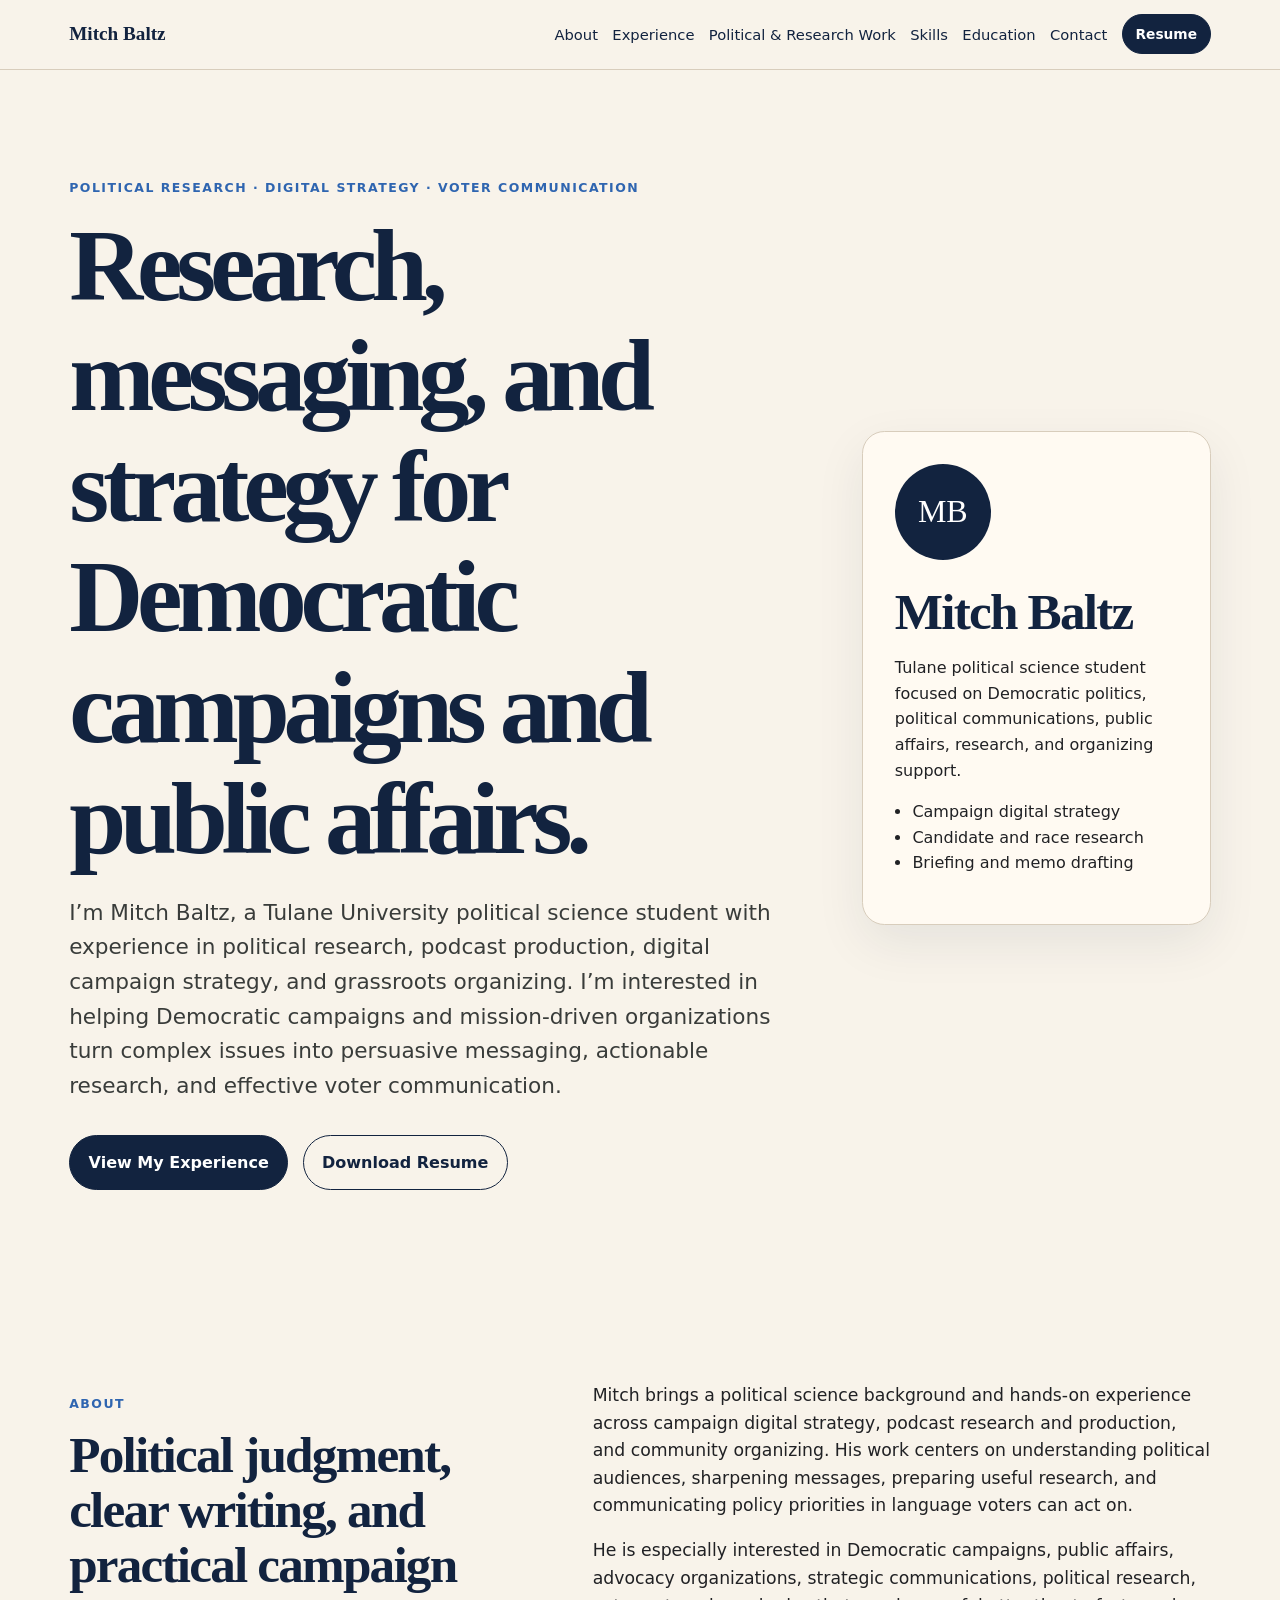
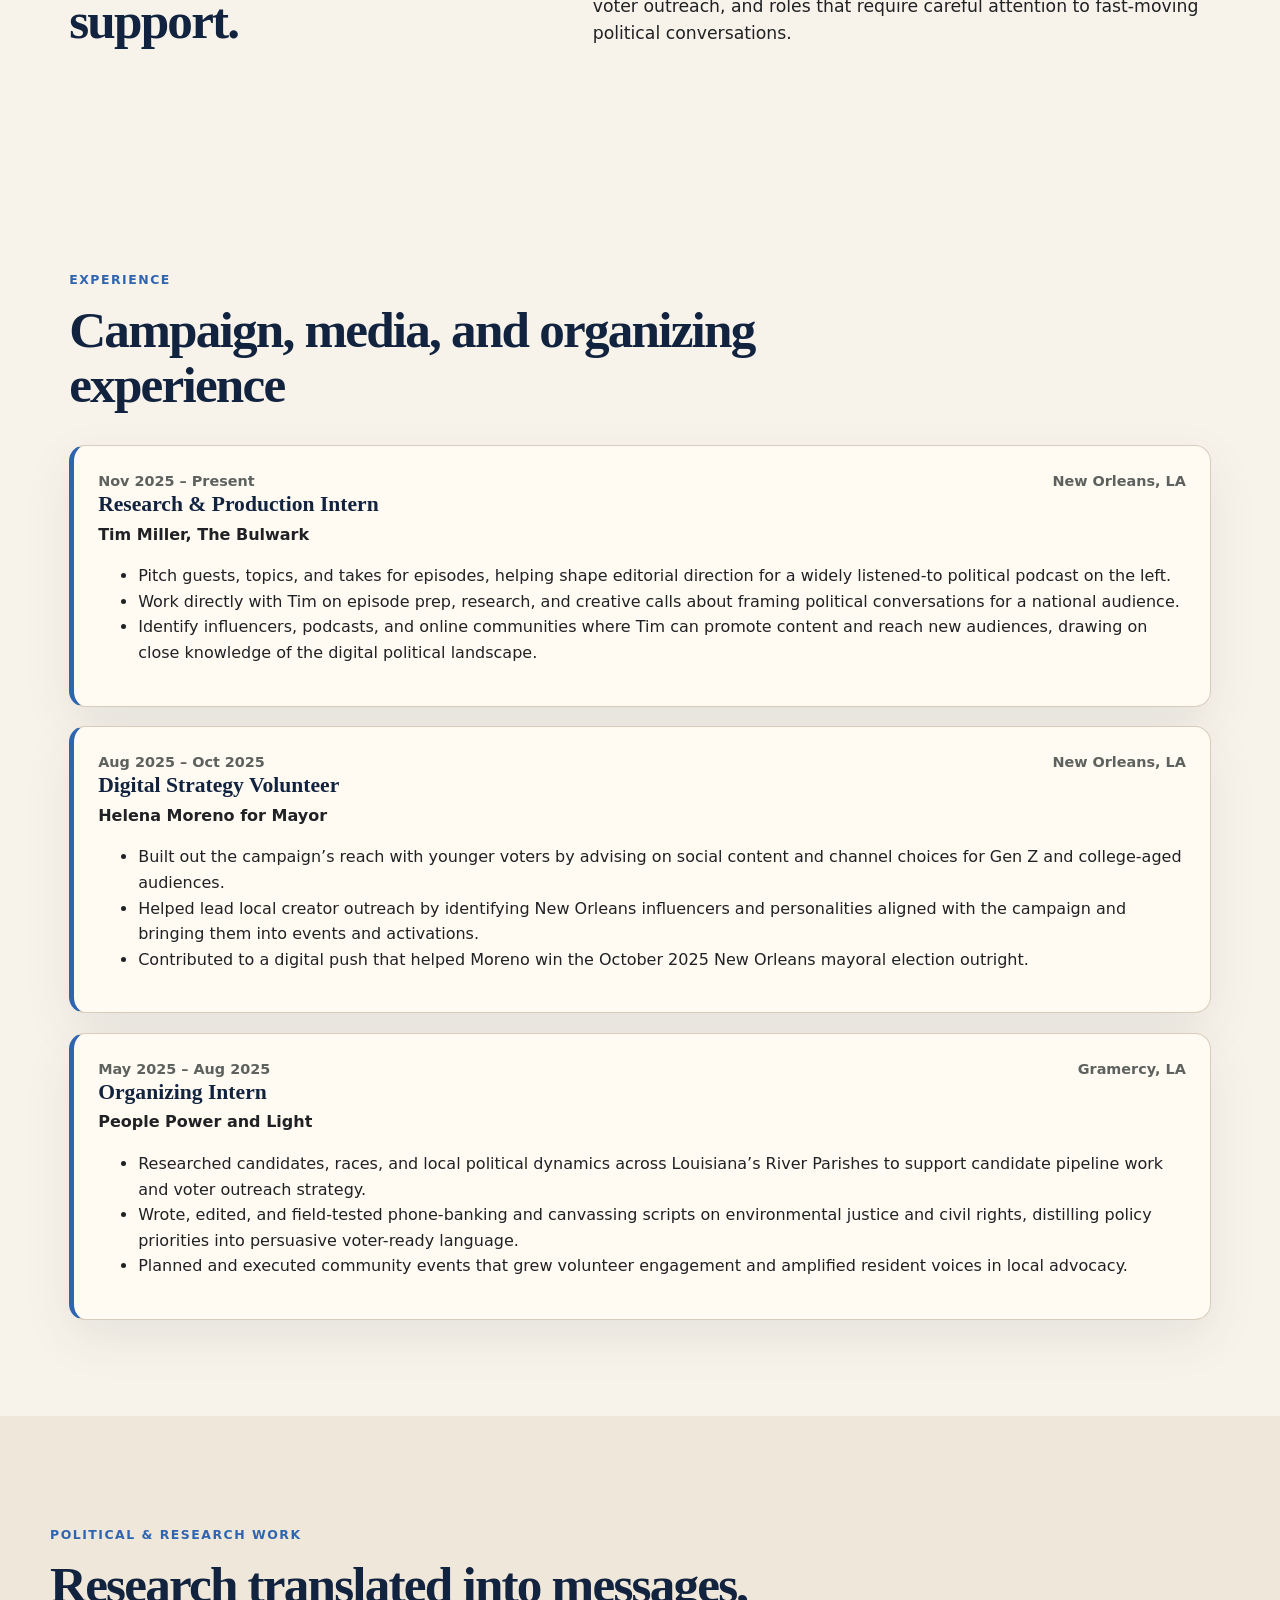
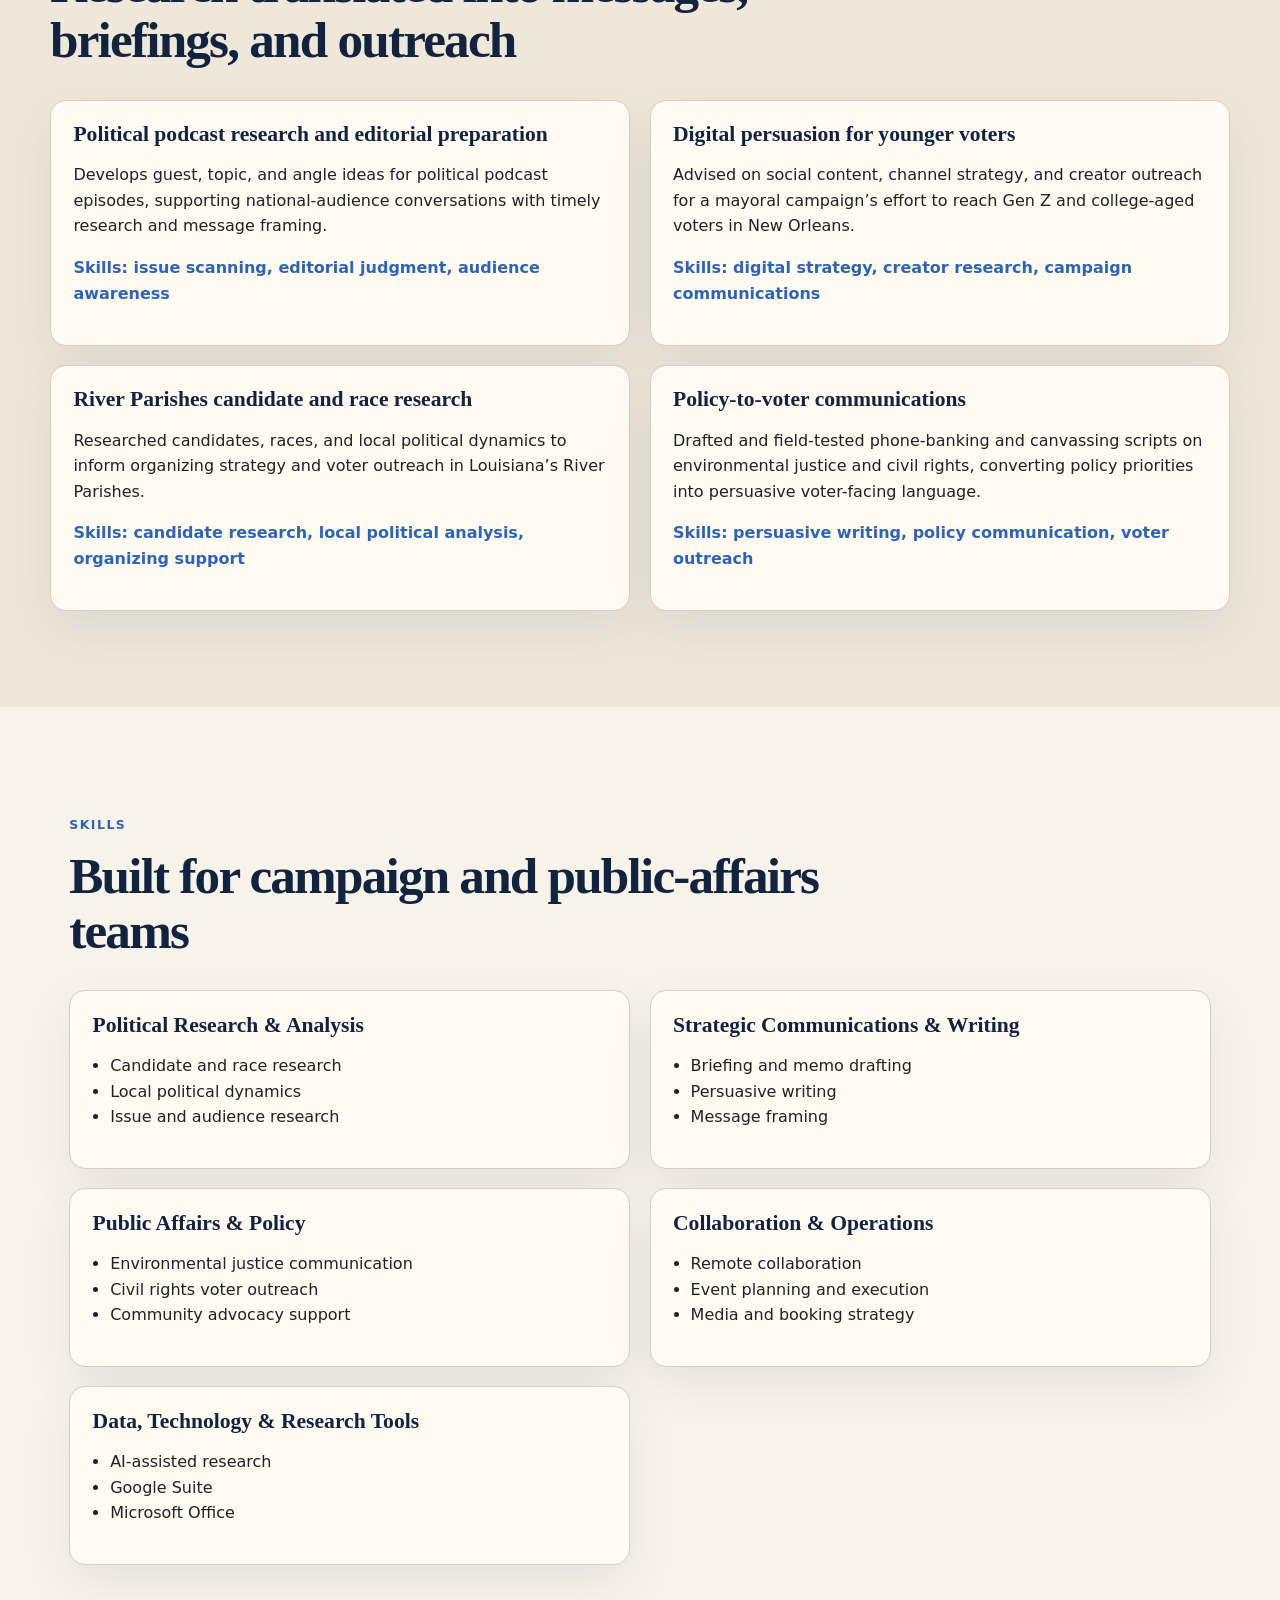
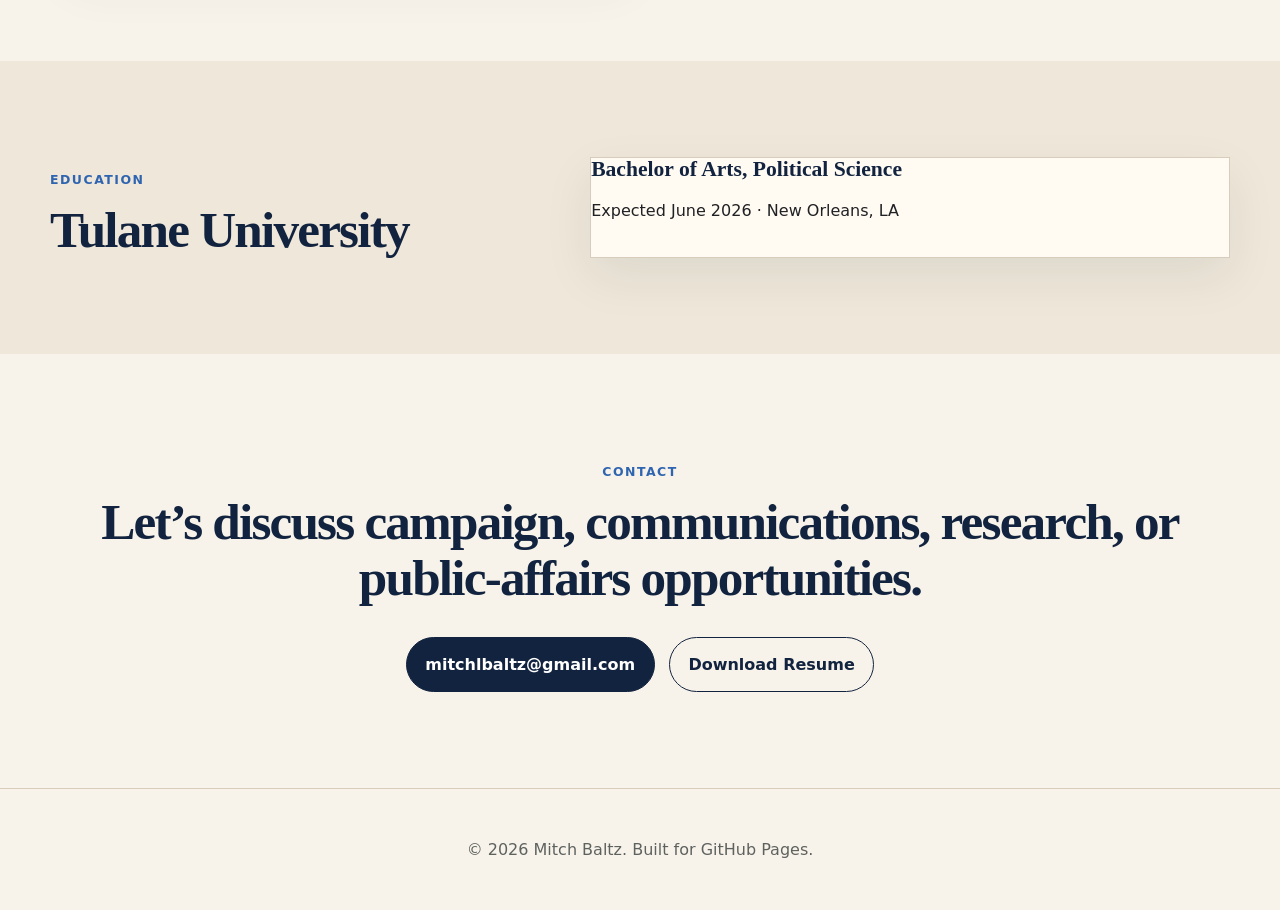
==== index.html @ ef82f5c9 "Build Mitch Baltz portfolio site" ====
<!doctype html>
<html lang="en">
<head>
  <meta charset="utf-8">
  <meta name="viewport" content="width=device-width, initial-scale=1">
  <title>Mitch Baltz | Democratic Campaign Communications & Political Research</title>
  <meta name="description" content="Portfolio for Mitch Baltz, a Tulane political science student focused on Democratic campaign communications, political research, digital strategy, public affairs, and voter outreach.">
  <meta property="og:title" content="Mitch Baltz | Research, Messaging, and Strategy">
  <meta property="og:description" content="Research, messaging, and strategy for Democratic campaigns and public affairs.">
  <meta property="og:type" content="website">
  <meta property="og:url" content="./">
  <meta property="og:image" content="assets/favicon.svg">
  <meta name="twitter:card" content="summary">
  <link rel="icon" href="assets/favicon.svg" type="image/svg+xml">
  <link rel="stylesheet" href="assets/styles.css">
</head>
<body>
  <a class="skip-link" href="#main">Skip to content</a>
  <header class="site-header">
    <nav class="nav" aria-label="Primary navigation">
      <a class="brand" href="#top" aria-label="Mitch Baltz home">Mitch Baltz</a>
      <button class="nav-toggle" type="button" aria-expanded="false" aria-controls="nav-menu">Menu</button>
      <ul id="nav-menu" class="nav-menu">
        <li><a href="#about">About</a></li>
        <li><a href="#experience">Experience</a></li>
        <li><a href="#research">Political &amp; Research Work</a></li>
        <li><a href="#skills">Skills</a></li>
        <li><a href="#education">Education</a></li>
        <li><a href="#contact">Contact</a></li>
        <li><a class="button button-small" href="assets/mitch-baltz-resume.pdf" download>Resume</a></li>
      </ul>
    </nav>
  </header>

  <main id="main">
    <section id="top" class="hero section">
      <div class="hero-copy">
        <p class="eyebrow">Political research · Digital strategy · Voter communication</p>
        <h1>Research, messaging, and strategy for Democratic campaigns and public affairs.</h1>
        <p class="intro">I’m Mitch Baltz, a Tulane University political science student with experience in political research, podcast production, digital campaign strategy, and grassroots organizing. I’m interested in helping Democratic campaigns and mission-driven organizations turn complex issues into persuasive messaging, actionable research, and effective voter communication.</p>
        <div class="button-row">
          <a class="button" href="#experience">View My Experience</a>
          <a class="button button-secondary" href="assets/mitch-baltz-resume.pdf" download>Download Resume</a>
        </div>
      </div>
      <aside class="hero-card" aria-label="Portfolio highlights">
        <span class="monogram" aria-hidden="true">MB</span>
        <h2>Mitch Baltz</h2>
        <p>Tulane political science student focused on Democratic politics, political communications, public affairs, research, and organizing support.</p>
        <ul>
          <li>Campaign digital strategy</li>
          <li>Candidate and race research</li>
          <li>Briefing and memo drafting</li>
        </ul>
      </aside>
    </section>

    <section id="about" class="section two-column">
      <div>
        <p class="section-kicker">About</p>
        <h2>Political judgment, clear writing, and practical campaign support.</h2>
      </div>
      <div class="prose">
        <p>Mitch brings a political science background and hands-on experience across campaign digital strategy, podcast research and production, and community organizing. His work centers on understanding political audiences, sharpening messages, preparing useful research, and communicating policy priorities in language voters can act on.</p>
        <p>He is especially interested in Democratic campaigns, public affairs, advocacy organizations, strategic communications, political research, voter outreach, and roles that require careful attention to fast-moving political conversations.</p>
      </div>
    </section>

    <section id="experience" class="section">
      <div class="section-heading">
        <p class="section-kicker">Experience</p>
        <h2>Campaign, media, and organizing experience</h2>
      </div>
      <div class="timeline">
        <article class="role-card">
          <div class="role-meta"><span>Nov 2025 – Present</span><span>New Orleans, LA</span></div>
          <h3>Research &amp; Production Intern</h3>
          <p class="organization">Tim Miller, The Bulwark</p>
          <ul>
            <li>Pitch guests, topics, and takes for episodes, helping shape editorial direction for a widely listened-to political podcast on the left.</li>
            <li>Work directly with Tim on episode prep, research, and creative calls about framing political conversations for a national audience.</li>
            <li>Identify influencers, podcasts, and online communities where Tim can promote content and reach new audiences, drawing on close knowledge of the digital political landscape.</li>
          </ul>
        </article>
        <article class="role-card">
          <div class="role-meta"><span>Aug 2025 – Oct 2025</span><span>New Orleans, LA</span></div>
          <h3>Digital Strategy Volunteer</h3>
          <p class="organization">Helena Moreno for Mayor</p>
          <ul>
            <li>Built out the campaign’s reach with younger voters by advising on social content and channel choices for Gen Z and college-aged audiences.</li>
            <li>Helped lead local creator outreach by identifying New Orleans influencers and personalities aligned with the campaign and bringing them into events and activations.</li>
            <li>Contributed to a digital push that helped Moreno win the October 2025 New Orleans mayoral election outright.</li>
          </ul>
        </article>
        <article class="role-card">
          <div class="role-meta"><span>May 2025 – Aug 2025</span><span>Gramercy, LA</span></div>
          <h3>Organizing Intern</h3>
          <p class="organization">People Power and Light</p>
          <ul>
            <li>Researched candidates, races, and local political dynamics across Louisiana’s River Parishes to support candidate pipeline work and voter outreach strategy.</li>
            <li>Wrote, edited, and field-tested phone-banking and canvassing scripts on environmental justice and civil rights, distilling policy priorities into persuasive voter-ready language.</li>
            <li>Planned and executed community events that grew volunteer engagement and amplified resident voices in local advocacy.</li>
          </ul>
        </article>
      </div>
    </section>

    <section id="research" class="section muted">
      <div class="section-heading">
        <p class="section-kicker">Political &amp; Research Work</p>
        <h2>Research translated into messages, briefings, and outreach</h2>
      </div>
      <div class="project-grid">
        <article class="project-card"><h3>Political podcast research and editorial preparation</h3><p>Develops guest, topic, and angle ideas for political podcast episodes, supporting national-audience conversations with timely research and message framing.</p><p class="tagline">Skills: issue scanning, editorial judgment, audience awareness</p></article>
        <article class="project-card"><h3>Digital persuasion for younger voters</h3><p>Advised on social content, channel strategy, and creator outreach for a mayoral campaign’s effort to reach Gen Z and college-aged voters in New Orleans.</p><p class="tagline">Skills: digital strategy, creator research, campaign communications</p></article>
        <article class="project-card"><h3>River Parishes candidate and race research</h3><p>Researched candidates, races, and local political dynamics to inform organizing strategy and voter outreach in Louisiana’s River Parishes.</p><p class="tagline">Skills: candidate research, local political analysis, organizing support</p></article>
        <article class="project-card"><h3>Policy-to-voter communications</h3><p>Drafted and field-tested phone-banking and canvassing scripts on environmental justice and civil rights, converting policy priorities into persuasive voter-facing language.</p><p class="tagline">Skills: persuasive writing, policy communication, voter outreach</p></article>
      </div>
    </section>

    <section id="skills" class="section">
      <div class="section-heading"><p class="section-kicker">Skills</p><h2>Built for campaign and public-affairs teams</h2></div>
      <div class="skills-grid">
        <div><h3>Political Research &amp; Analysis</h3><ul><li>Candidate and race research</li><li>Local political dynamics</li><li>Issue and audience research</li></ul></div>
        <div><h3>Strategic Communications &amp; Writing</h3><ul><li>Briefing and memo drafting</li><li>Persuasive writing</li><li>Message framing</li></ul></div>
        <div><h3>Public Affairs &amp; Policy</h3><ul><li>Environmental justice communication</li><li>Civil rights voter outreach</li><li>Community advocacy support</li></ul></div>
        <div><h3>Collaboration &amp; Operations</h3><ul><li>Remote collaboration</li><li>Event planning and execution</li><li>Media and booking strategy</li></ul></div>
        <div><h3>Data, Technology &amp; Research Tools</h3><ul><li>AI-assisted research</li><li>Google Suite</li><li>Microsoft Office</li></ul></div>
      </div>
    </section>

    <section id="education" class="section two-column muted">
      <div><p class="section-kicker">Education</p><h2>Tulane University</h2></div>
      <div class="education-card"><h3>Bachelor of Arts, Political Science</h3><p>Expected June 2026 · New Orleans, LA</p></div>
    </section>

    <section id="contact" class="section contact">
      <p class="section-kicker">Contact</p>
      <h2>Let’s discuss campaign, communications, research, or public-affairs opportunities.</h2>
      <div class="button-row centered">
        <a class="button" href="mailto:mitchlbaltz@gmail.com">mitchlbaltz@gmail.com</a>
        <a class="button button-secondary" href="assets/mitch-baltz-resume.pdf" download>Download Resume</a>
      </div>
    </section>
  </main>

  <footer class="site-footer"><p>&copy; 2026 Mitch Baltz. Built for GitHub Pages.</p></footer>
  <script src="assets/script.js"></script>
</body>
</html>
---- assets/styles.css ----
:root{--paper:#f8f3ea;--paper-2:#efe7d9;--ink:#202124;--muted:#5e625f;--navy:#12233f;--blue:#2f65b0;--line:#d8cdbc;--white:#fffaf2;--focus:#b05f2f}*{box-sizing:border-box}html{scroll-behavior:smooth}body{margin:0;background:var(--paper);color:var(--ink);font-family:Inter,ui-sans-serif,system-ui,-apple-system,BlinkMacSystemFont,"Segoe UI",sans-serif;line-height:1.6}h1,h2,h3{font-family:Georgia,"Times New Roman",serif;color:var(--navy);line-height:1.08;margin:0}h1{font-size:clamp(2.8rem,8vw,6.8rem);letter-spacing:-.06em}h2{font-size:clamp(2rem,4vw,3.8rem);letter-spacing:-.035em}h3{font-size:1.35rem}a{color:var(--navy);text-decoration-thickness:.08em;text-underline-offset:.22em}a:focus-visible,button:focus-visible{outline:3px solid var(--focus);outline-offset:4px}.skip-link{left:1rem;position:absolute;top:-10rem;z-index:30;background:var(--navy);color:white;padding:.75rem 1rem}.skip-link:focus{top:1rem}.site-header{position:sticky;top:0;z-index:20;background:rgba(248,243,234,.94);backdrop-filter:blur(12px);border-bottom:1px solid var(--line)}.nav{max-width:1180px;margin:auto;padding:.9rem 1.2rem;display:flex;align-items:center;justify-content:space-between;gap:1rem}.brand{font-family:Georgia,serif;font-weight:700;text-decoration:none;font-size:1.2rem}.nav-menu{display:flex;align-items:center;gap:.9rem;list-style:none;margin:0;padding:0}.nav-menu a:not(.button){font-size:.92rem;text-decoration:none}.nav-toggle{display:none;border:1px solid var(--line);background:var(--white);border-radius:999px;padding:.55rem .9rem;color:var(--navy);font-weight:700}.section{max-width:1180px;margin:auto;padding:6rem 1.2rem}.hero{min-height:calc(100vh - 72px);display:grid;grid-template-columns:minmax(0,1.6fr) minmax(280px,.75fr);align-items:center;gap:3rem}.eyebrow,.section-kicker{color:var(--blue);font-weight:800;letter-spacing:.12em;text-transform:uppercase;font-size:.78rem}.intro{font-size:clamp(1.12rem,2vw,1.35rem);max-width:780px;color:#393c3a}.button-row{display:flex;gap:.9rem;flex-wrap:wrap;margin-top:2rem}.button{display:inline-flex;align-items:center;justify-content:center;border:1px solid var(--navy);background:var(--navy);color:white;text-decoration:none;border-radius:999px;padding:.85rem 1.15rem;font-weight:800}.button:hover{background:#1d355f}.button-secondary{background:transparent;color:var(--navy)}.button-secondary:hover{background:var(--paper-2)}.button-small{padding:.5rem .8rem;font-size:.86rem}.hero-card,.role-card,.project-card,.education-card,.skills-grid>div{background:var(--white);border:1px solid var(--line);box-shadow:0 18px 50px rgba(18,35,63,.08)}.hero-card{padding:2rem;border-radius:1.4rem}.monogram{display:grid;place-items:center;width:6rem;height:6rem;background:var(--navy);color:white;border-radius:50%;font-family:Georgia,serif;font-size:2rem;margin-bottom:1.5rem}.hero-card ul{padding-left:1.1rem}.two-column{display:grid;grid-template-columns:1fr 1.3fr;gap:3rem}.prose p{font-size:1.08rem;margin-top:0}.section-heading{margin-bottom:2rem;max-width:820px}.timeline{display:grid;gap:1.2rem}.role-card{border-left:5px solid var(--blue);padding:1.5rem;border-radius:1rem}.role-meta{display:flex;justify-content:space-between;gap:1rem;flex-wrap:wrap;color:var(--muted);font-weight:750;font-size:.9rem}.organization{font-weight:800;color:var(--ink);margin:.35rem 0 1rem}.muted{max-width:none;background:var(--paper-2);padding-left:max(1.2rem,calc((100vw - 1180px)/2));padding-right:max(1.2rem,calc((100vw - 1180px)/2))}.project-grid,.skills-grid{display:grid;grid-template-columns:repeat(2,minmax(0,1fr));gap:1.2rem}.project-card,.skills-grid>div{padding:1.4rem;border-radius:1rem}.tagline{font-weight:800;color:var(--blue)}.skills-grid ul{padding-left:1.1rem}.contact{text-align:center}.centered{justify-content:center}.site-footer{text-align:center;padding:2rem 1rem;border-top:1px solid var(--line);color:var(--muted)}
@media (max-width:760px){.nav-toggle{display:inline-flex}.nav-menu{position:absolute;left:1rem;right:1rem;top:calc(100% + .5rem);display:none;flex-direction:column;align-items:stretch;background:var(--white);border:1px solid var(--line);border-radius:1rem;padding:1rem}.nav-menu.is-open{display:flex}.nav-menu a{display:block;padding:.45rem}.hero,.two-column,.project-grid,.skills-grid{grid-template-columns:1fr}.section{padding:4.5rem 1rem}.hero{min-height:auto;padding-top:5rem}.role-meta{display:block}.button-row{flex-direction:column}.button{width:100%}}@media (prefers-reduced-motion:reduce){*,*::before,*::after{scroll-behavior:auto!important;transition:none!important;animation:none!important}}
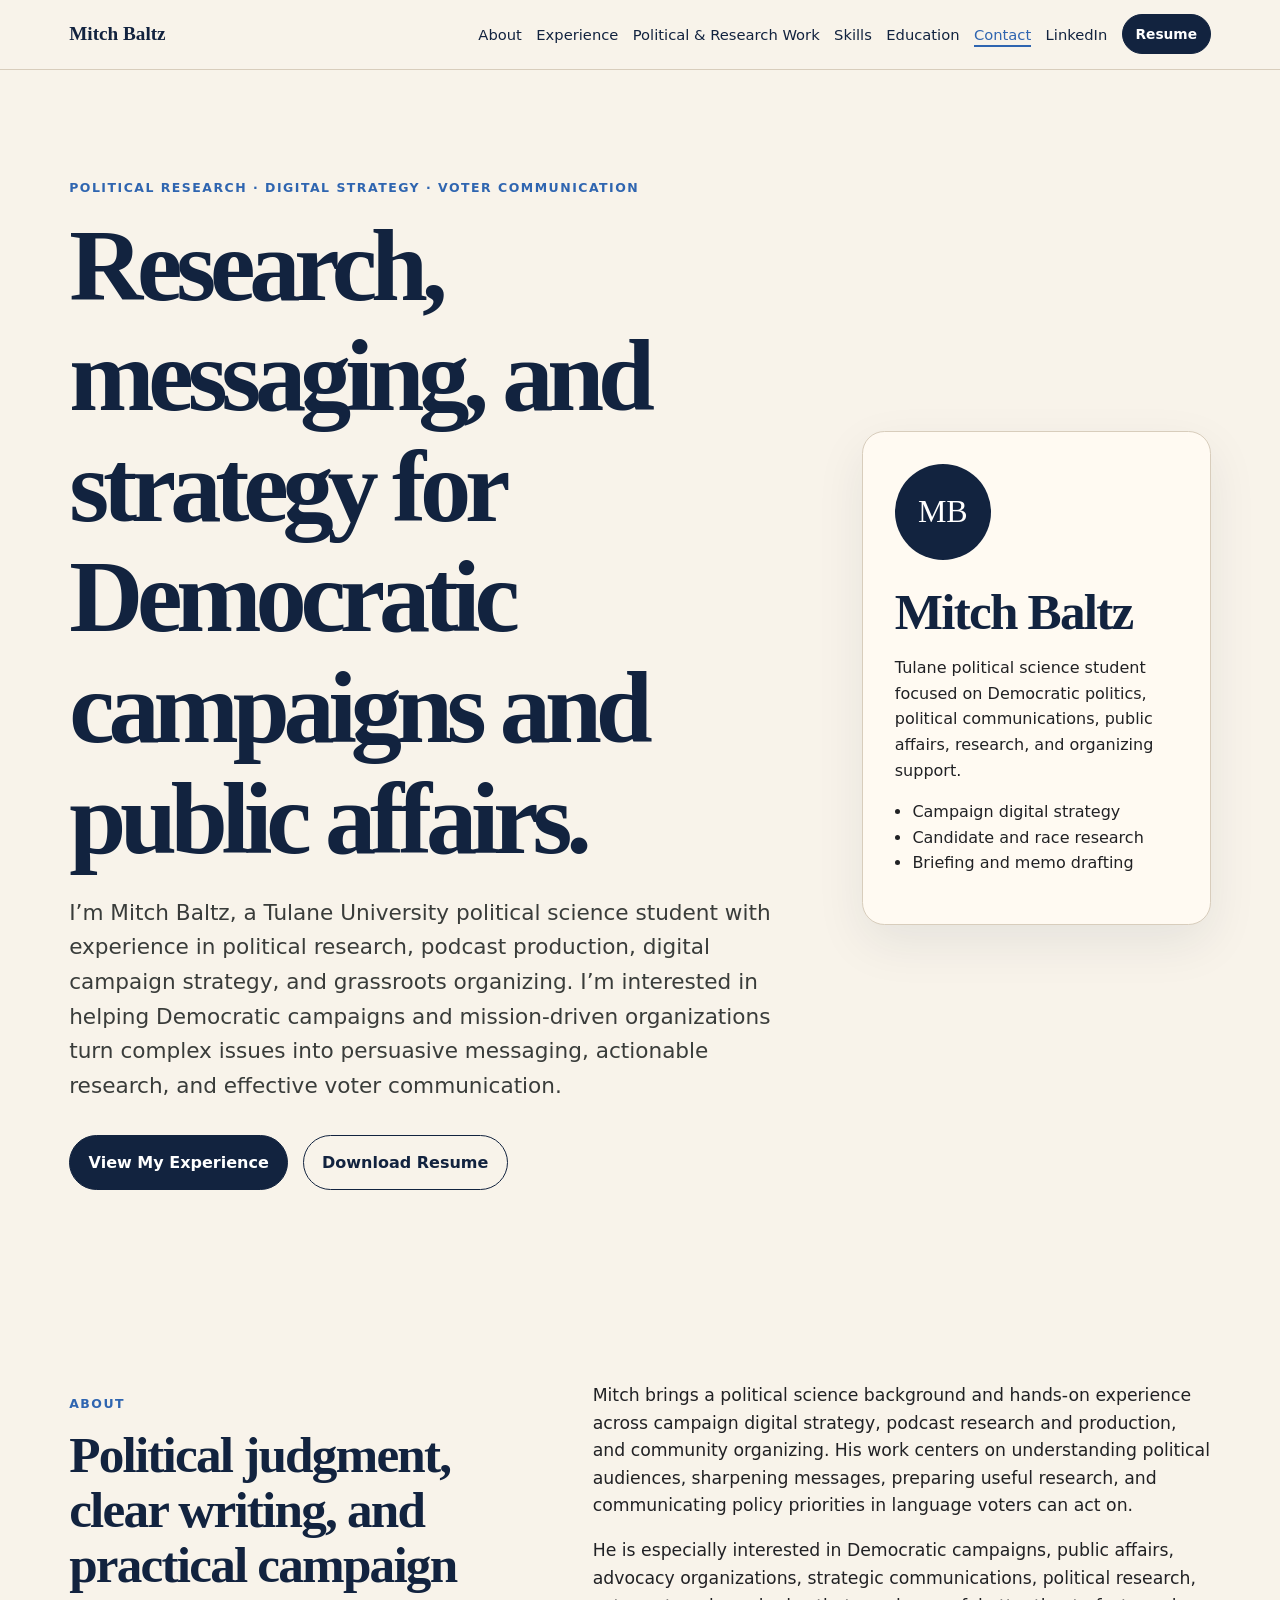
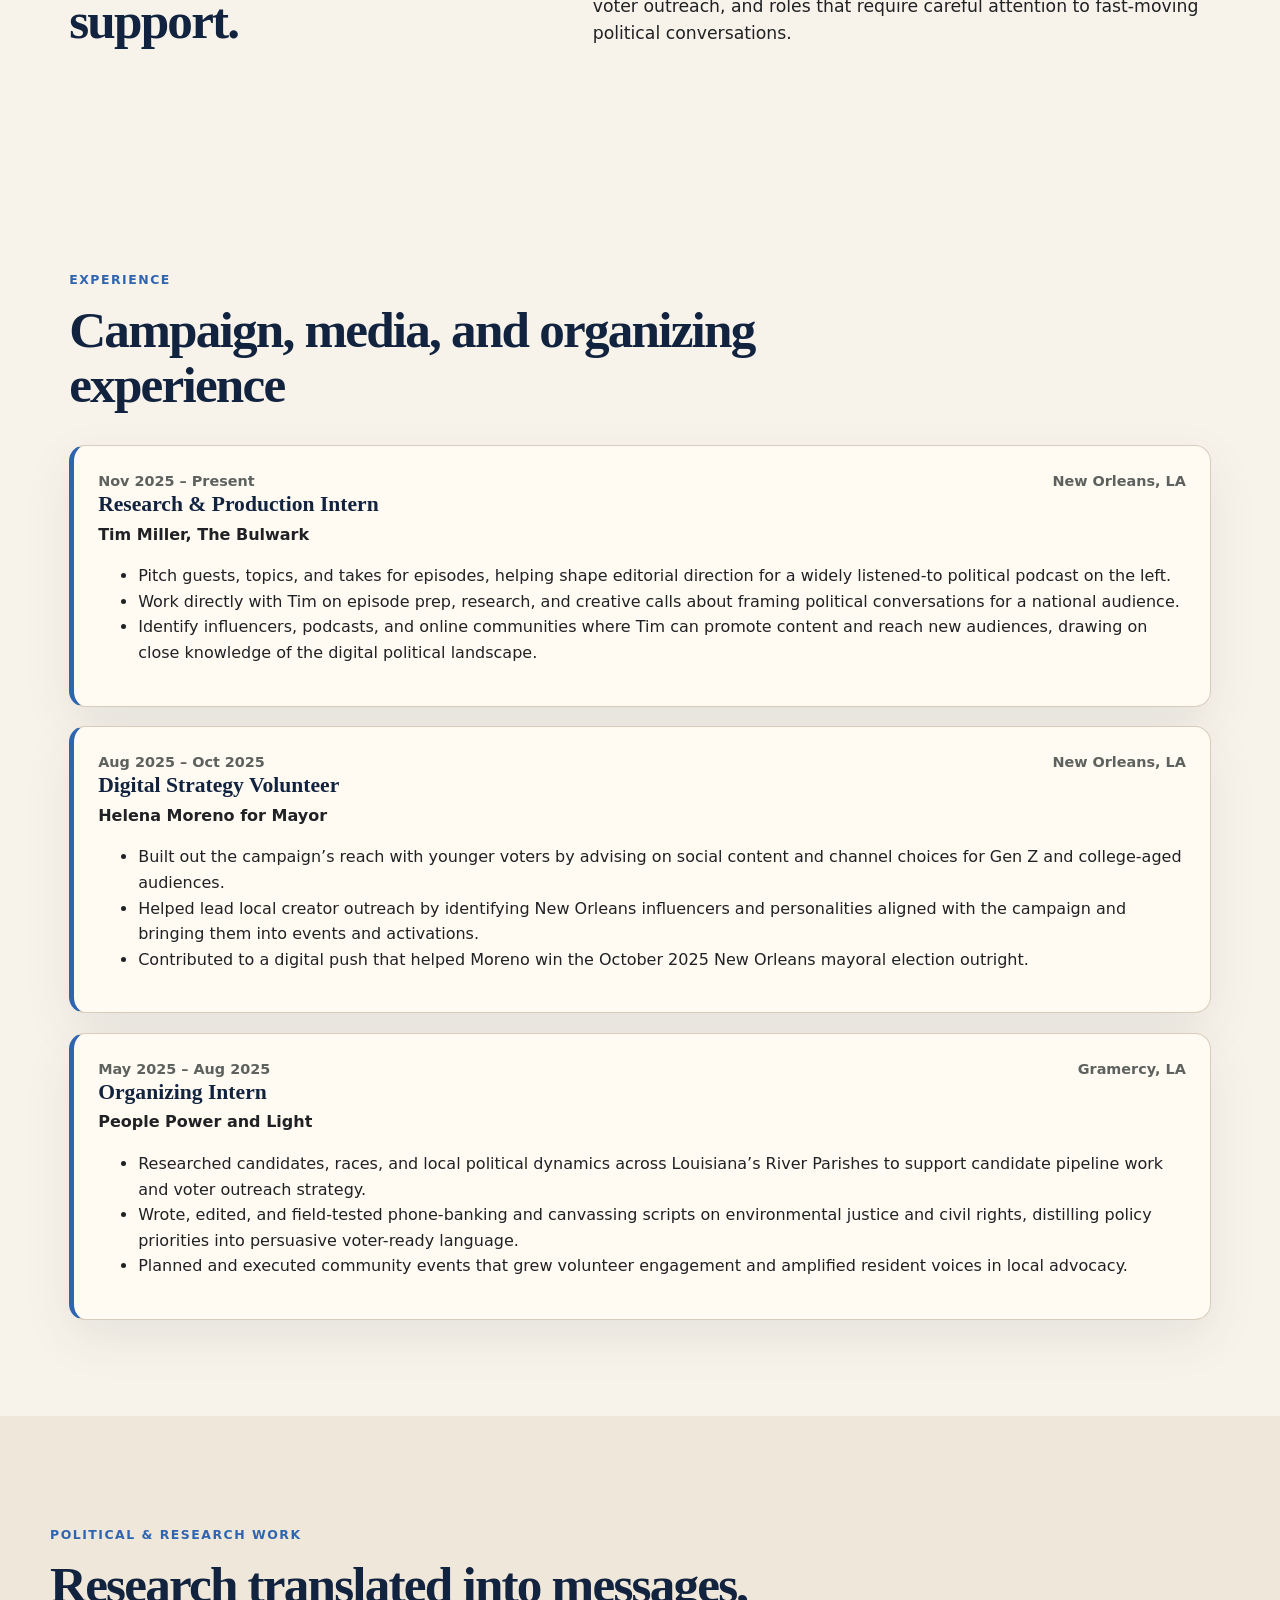
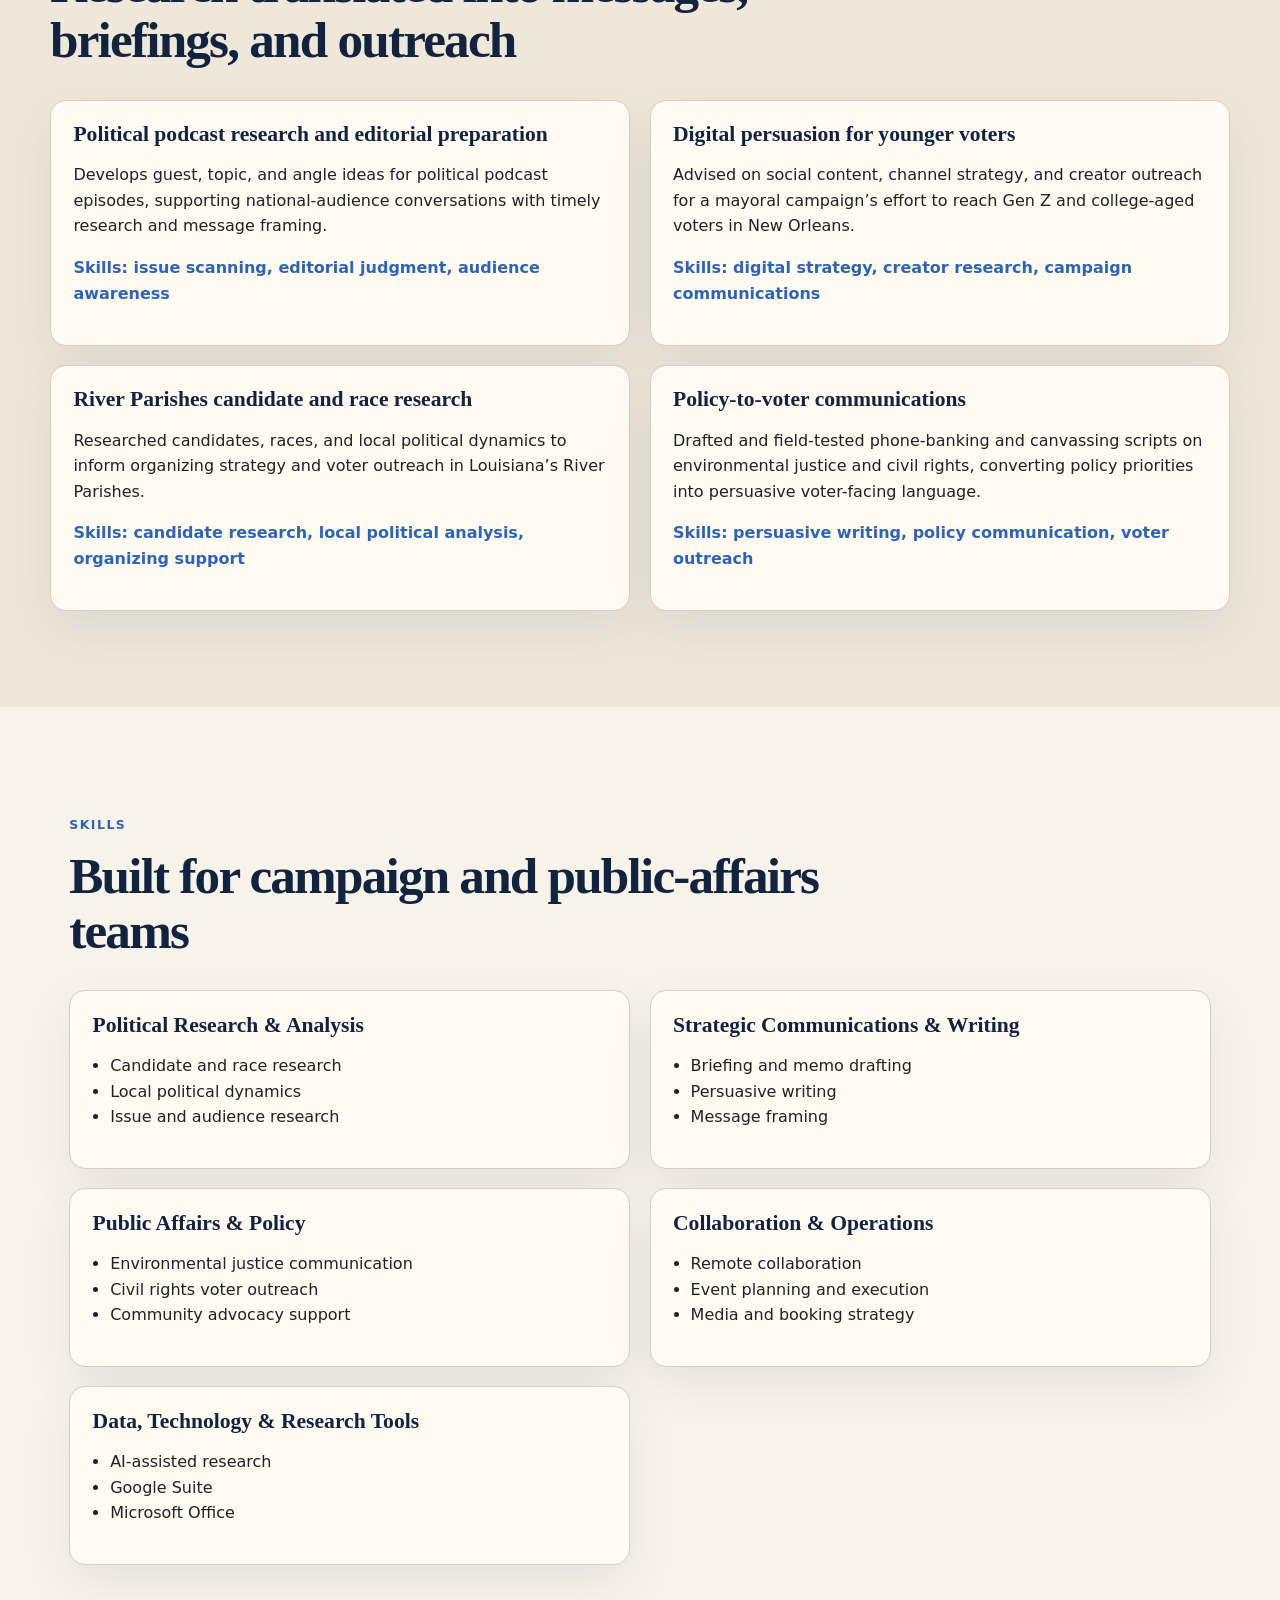
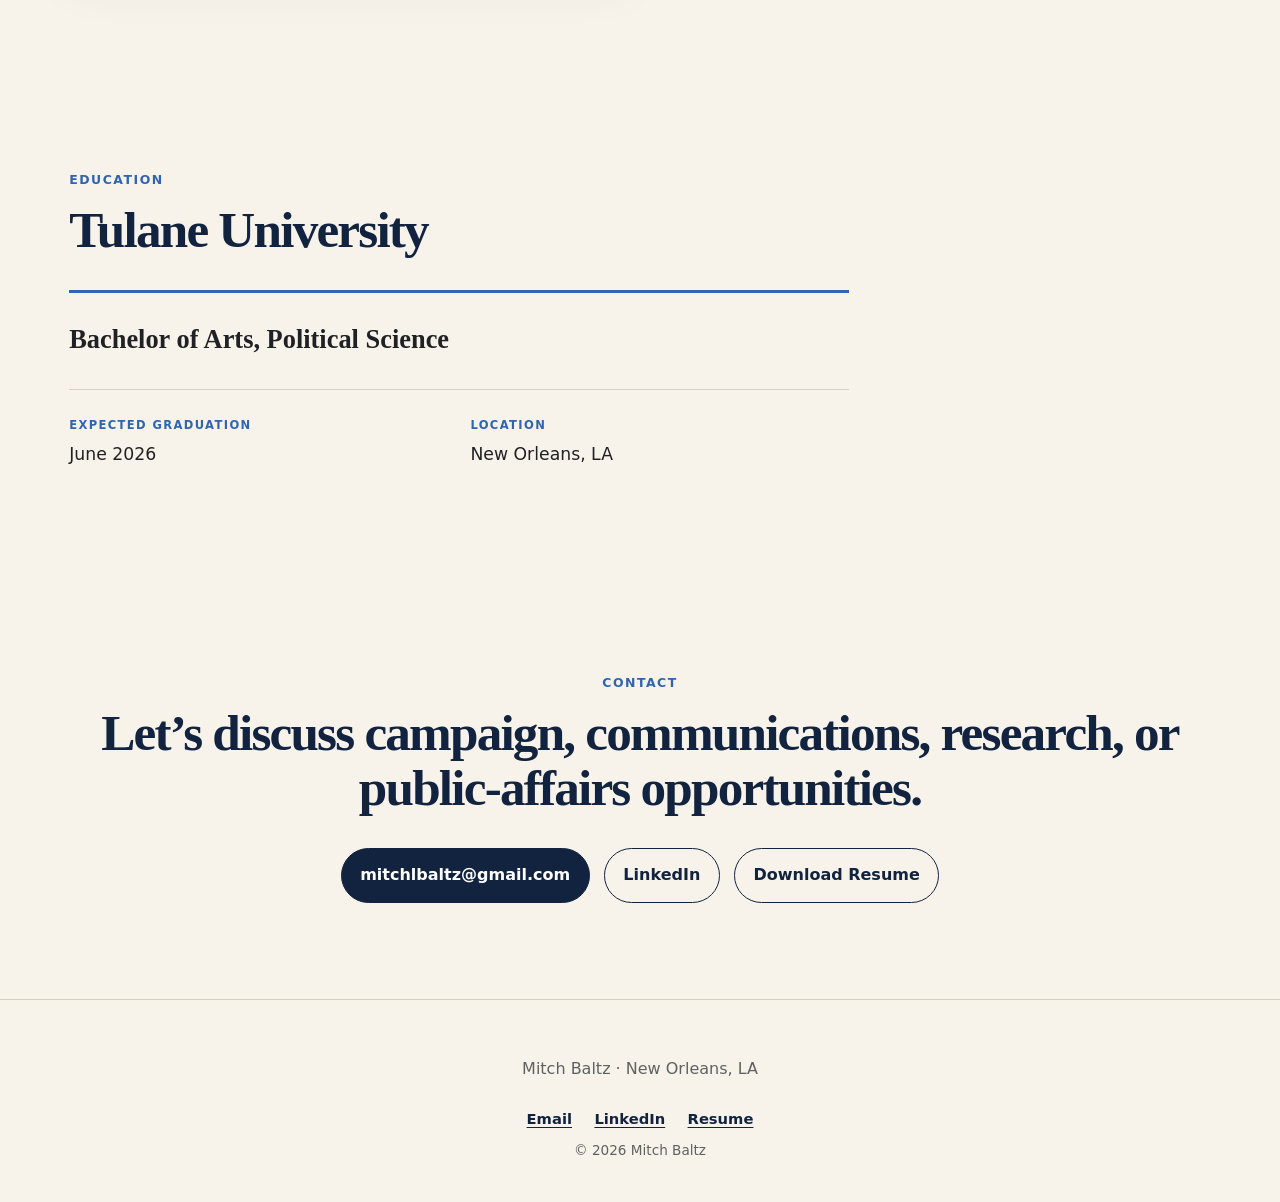
==== commit 00876650: "Apply Claude Code review improvements" ====
--- a/index.html
+++ b/index.html
@@ -10,7 +10,9 @@
   <meta property="og:type" content="website">
   <meta property="og:url" content="./">
   <meta property="og:image" content="assets/favicon.svg">
+  <meta property="og:image:alt" content="Monogram mark for Mitch Baltz">
   <meta name="twitter:card" content="summary">
+  <meta name="theme-color" content="#12233f">
   <link rel="icon" href="assets/favicon.svg" type="image/svg+xml">
   <link rel="stylesheet" href="assets/styles.css">
 </head>
@@ -27,6 +29,7 @@
         <li><a href="#skills">Skills</a></li>
         <li><a href="#education">Education</a></li>
         <li><a href="#contact">Contact</a></li>
+        <li><a href="https://www.linkedin.com/in/mitchbaltz/" target="_blank" rel="noopener noreferrer">LinkedIn</a></li>
         <li><a class="button button-small" href="assets/mitch-baltz-resume.pdf" download>Resume</a></li>
       </ul>
     </nav>
@@ -129,9 +132,24 @@
       </div>
     </section>
 
-    <section id="education" class="section two-column muted">
-      <div><p class="section-kicker">Education</p><h2>Tulane University</h2></div>
-      <div class="education-card"><h3>Bachelor of Arts, Political Science</h3><p>Expected June 2026 · New Orleans, LA</p></div>
+    <section id="education" class="section">
+      <div class="section-heading">
+        <p class="section-kicker">Education</p>
+        <h2>Tulane University</h2>
+      </div>
+      <div class="education">
+        <p class="education-degree">Bachelor of Arts, Political Science</p>
+        <dl class="education-facts">
+          <div class="education-fact">
+            <dt>Expected graduation</dt>
+            <dd>June 2026</dd>
+          </div>
+          <div class="education-fact">
+            <dt>Location</dt>
+            <dd>New Orleans, LA</dd>
+          </div>
+        </dl>
+      </div>
     </section>
 
     <section id="contact" class="section contact">
@@ -139,12 +157,21 @@
       <h2>Let’s discuss campaign, communications, research, or public-affairs opportunities.</h2>
       <div class="button-row centered">
         <a class="button" href="mailto:mitchlbaltz@gmail.com">mitchlbaltz@gmail.com</a>
+        <a class="button button-secondary" href="https://www.linkedin.com/in/mitchbaltz/" target="_blank" rel="noopener noreferrer">LinkedIn</a>
         <a class="button button-secondary" href="assets/mitch-baltz-resume.pdf" download>Download Resume</a>
       </div>
     </section>
   </main>
 
-  <footer class="site-footer"><p>&copy; 2026 Mitch Baltz. Built for GitHub Pages.</p></footer>
+  <footer class="site-footer">
+    <p>Mitch Baltz · New Orleans, LA</p>
+    <p class="footer-links">
+      <a href="mailto:mitchlbaltz@gmail.com">Email</a>
+      <a href="https://www.linkedin.com/in/mitchbaltz/" target="_blank" rel="noopener noreferrer">LinkedIn</a>
+      <a href="assets/mitch-baltz-resume.pdf" download>Resume</a>
+    </p>
+    <p class="footer-fine">&copy; 2026 Mitch Baltz</p>
+  </footer>
   <script src="assets/script.js"></script>
 </body>
 </html>
--- a/assets/styles.css
+++ b/assets/styles.css
@@ -1,2 +1,2 @@
-:root{--paper:#f8f3ea;--paper-2:#efe7d9;--ink:#202124;--muted:#5e625f;--navy:#12233f;--blue:#2f65b0;--line:#d8cdbc;--white:#fffaf2;--focus:#b05f2f}*{box-sizing:border-box}html{scroll-behavior:smooth}body{margin:0;background:var(--paper);color:var(--ink);font-family:Inter,ui-sans-serif,system-ui,-apple-system,BlinkMacSystemFont,"Segoe UI",sans-serif;line-height:1.6}h1,h2,h3{font-family:Georgia,"Times New Roman",serif;color:var(--navy);line-height:1.08;margin:0}h1{font-size:clamp(2.8rem,8vw,6.8rem);letter-spacing:-.06em}h2{font-size:clamp(2rem,4vw,3.8rem);letter-spacing:-.035em}h3{font-size:1.35rem}a{color:var(--navy);text-decoration-thickness:.08em;text-underline-offset:.22em}a:focus-visible,button:focus-visible{outline:3px solid var(--focus);outline-offset:4px}.skip-link{left:1rem;position:absolute;top:-10rem;z-index:30;background:var(--navy);color:white;padding:.75rem 1rem}.skip-link:focus{top:1rem}.site-header{position:sticky;top:0;z-index:20;background:rgba(248,243,234,.94);backdrop-filter:blur(12px);border-bottom:1px solid var(--line)}.nav{max-width:1180px;margin:auto;padding:.9rem 1.2rem;display:flex;align-items:center;justify-content:space-between;gap:1rem}.brand{font-family:Georgia,serif;font-weight:700;text-decoration:none;font-size:1.2rem}.nav-menu{display:flex;align-items:center;gap:.9rem;list-style:none;margin:0;padding:0}.nav-menu a:not(.button){font-size:.92rem;text-decoration:none}.nav-toggle{display:none;border:1px solid var(--line);background:var(--white);border-radius:999px;padding:.55rem .9rem;color:var(--navy);font-weight:700}.section{max-width:1180px;margin:auto;padding:6rem 1.2rem}.hero{min-height:calc(100vh - 72px);display:grid;grid-template-columns:minmax(0,1.6fr) minmax(280px,.75fr);align-items:center;gap:3rem}.eyebrow,.section-kicker{color:var(--blue);font-weight:800;letter-spacing:.12em;text-transform:uppercase;font-size:.78rem}.intro{font-size:clamp(1.12rem,2vw,1.35rem);max-width:780px;color:#393c3a}.button-row{display:flex;gap:.9rem;flex-wrap:wrap;margin-top:2rem}.button{display:inline-flex;align-items:center;justify-content:center;border:1px solid var(--navy);background:var(--navy);color:white;text-decoration:none;border-radius:999px;padding:.85rem 1.15rem;font-weight:800}.button:hover{background:#1d355f}.button-secondary{background:transparent;color:var(--navy)}.button-secondary:hover{background:var(--paper-2)}.button-small{padding:.5rem .8rem;font-size:.86rem}.hero-card,.role-card,.project-card,.education-card,.skills-grid>div{background:var(--white);border:1px solid var(--line);box-shadow:0 18px 50px rgba(18,35,63,.08)}.hero-card{padding:2rem;border-radius:1.4rem}.monogram{display:grid;place-items:center;width:6rem;height:6rem;background:var(--navy);color:white;border-radius:50%;font-family:Georgia,serif;font-size:2rem;margin-bottom:1.5rem}.hero-card ul{padding-left:1.1rem}.two-column{display:grid;grid-template-columns:1fr 1.3fr;gap:3rem}.prose p{font-size:1.08rem;margin-top:0}.section-heading{margin-bottom:2rem;max-width:820px}.timeline{display:grid;gap:1.2rem}.role-card{border-left:5px solid var(--blue);padding:1.5rem;border-radius:1rem}.role-meta{display:flex;justify-content:space-between;gap:1rem;flex-wrap:wrap;color:var(--muted);font-weight:750;font-size:.9rem}.organization{font-weight:800;color:var(--ink);margin:.35rem 0 1rem}.muted{max-width:none;background:var(--paper-2);padding-left:max(1.2rem,calc((100vw - 1180px)/2));padding-right:max(1.2rem,calc((100vw - 1180px)/2))}.project-grid,.skills-grid{display:grid;grid-template-columns:repeat(2,minmax(0,1fr));gap:1.2rem}.project-card,.skills-grid>div{padding:1.4rem;border-radius:1rem}.tagline{font-weight:800;color:var(--blue)}.skills-grid ul{padding-left:1.1rem}.contact{text-align:center}.centered{justify-content:center}.site-footer{text-align:center;padding:2rem 1rem;border-top:1px solid var(--line);color:var(--muted)}
+:root{--paper:#f8f3ea;--paper-2:#efe7d9;--ink:#202124;--muted:#5e625f;--navy:#12233f;--blue:#2f65b0;--line:#d8cdbc;--white:#fffaf2;--focus:#b05f2f}*{box-sizing:border-box}html{scroll-behavior:smooth}body{margin:0;background:var(--paper);color:var(--ink);font-family:Inter,ui-sans-serif,system-ui,-apple-system,BlinkMacSystemFont,"Segoe UI",sans-serif;line-height:1.6}h1,h2,h3{font-family:Georgia,"Times New Roman",serif;color:var(--navy);line-height:1.08;margin:0}h1{font-size:clamp(2.8rem,8vw,6.8rem);letter-spacing:-.06em}h2{font-size:clamp(2rem,4vw,3.8rem);letter-spacing:-.035em}h3{font-size:1.35rem}a{color:var(--navy);text-decoration-thickness:.08em;text-underline-offset:.22em}a:focus-visible,button:focus-visible{outline:3px solid var(--focus);outline-offset:4px}.skip-link{left:1rem;position:absolute;top:-10rem;z-index:30;background:var(--navy);color:white;padding:.75rem 1rem}.skip-link:focus{top:1rem}.site-header{position:sticky;top:0;z-index:20;background:rgba(248,243,234,.94);backdrop-filter:blur(12px);border-bottom:1px solid var(--line)}.nav{max-width:1180px;margin:auto;padding:.9rem 1.2rem;display:flex;align-items:center;justify-content:space-between;gap:1rem}.brand{font-family:Georgia,serif;font-weight:700;text-decoration:none;font-size:1.2rem}.nav-menu{display:flex;align-items:center;gap:.9rem;list-style:none;margin:0;padding:0}.nav-menu a:not(.button){font-size:.92rem;text-decoration:none;padding-bottom:.15rem;border-bottom:2px solid transparent}.nav-menu a:not(.button):hover{border-bottom-color:var(--line)}.nav-menu a[aria-current="true"]{border-bottom-color:var(--blue);color:var(--blue)}.nav-toggle{display:none;border:1px solid var(--line);background:var(--white);border-radius:999px;padding:.55rem .9rem;color:var(--navy);font-weight:700}.section{max-width:1180px;margin:auto;padding:6rem 1.2rem}.hero{min-height:calc(100vh - 72px);display:grid;grid-template-columns:minmax(0,1.6fr) minmax(280px,.75fr);align-items:center;gap:3rem}.eyebrow,.section-kicker{color:var(--blue);font-weight:800;letter-spacing:.12em;text-transform:uppercase;font-size:.78rem}.intro{font-size:clamp(1.12rem,2vw,1.35rem);max-width:780px;color:#393c3a}.button-row{display:flex;gap:.9rem;flex-wrap:wrap;margin-top:2rem}.button{display:inline-flex;align-items:center;justify-content:center;border:1px solid var(--navy);background:var(--navy);color:white;text-decoration:none;border-radius:999px;padding:.85rem 1.15rem;font-weight:800}.button:hover{background:#1d355f}.button-secondary{background:transparent;color:var(--navy)}.button-secondary:hover{background:var(--paper-2)}.button-small{padding:.5rem .8rem;font-size:.86rem}.hero-card,.role-card,.project-card,.skills-grid>div{background:var(--white);border:1px solid var(--line);box-shadow:0 18px 50px rgba(18,35,63,.08)}.hero-card{padding:2rem;border-radius:1.4rem}.monogram{display:grid;place-items:center;width:6rem;height:6rem;background:var(--navy);color:white;border-radius:50%;font-family:Georgia,serif;font-size:2rem;margin-bottom:1.5rem}.hero-card ul{padding-left:1.1rem}.two-column{display:grid;grid-template-columns:1fr 1.3fr;gap:3rem}.prose p{font-size:1.08rem;margin-top:0}.section-heading{margin-bottom:2rem;max-width:820px}.timeline{display:grid;gap:1.2rem}.role-card{border-left:5px solid var(--blue);padding:1.5rem;border-radius:1rem}.role-meta{display:flex;justify-content:space-between;gap:1rem;flex-wrap:wrap;color:var(--muted);font-weight:750;font-size:.9rem}.organization{font-weight:800;color:var(--ink);margin:.35rem 0 1rem}.muted{max-width:none;background:var(--paper-2);padding-left:max(1.2rem,calc((100vw - 1180px)/2));padding-right:max(1.2rem,calc((100vw - 1180px)/2))}.project-grid,.skills-grid{display:grid;grid-template-columns:repeat(2,minmax(0,1fr));gap:1.2rem}.project-card,.skills-grid>div{padding:1.4rem;border-radius:1rem}.tagline{font-weight:800;color:var(--blue)}.skills-grid ul{padding-left:1.1rem}.education{max-width:780px;border-top:3px solid var(--blue);padding-top:1.6rem}.education-degree{font-family:Georgia,"Times New Roman",serif;font-size:clamp(1.3rem,2.4vw,1.65rem);color:var(--ink);margin:0 0 1.8rem;font-weight:600}.education-facts{display:grid;grid-template-columns:repeat(2,minmax(0,1fr));gap:1.4rem;margin:0;padding-top:1.6rem;border-top:1px solid var(--line)}.education-fact dt{color:var(--blue);font-weight:800;letter-spacing:.12em;text-transform:uppercase;font-size:.72rem;margin-bottom:.4rem}.education-fact dd{margin:0;font-size:1.08rem;color:var(--ink)}.contact{text-align:center}.centered{justify-content:center}.site-footer{text-align:center;padding:2.5rem 1rem;border-top:1px solid var(--line);color:var(--muted);display:flex;flex-direction:column;gap:.6rem}.footer-links{display:flex;justify-content:center;flex-wrap:wrap;gap:1.4rem;margin:0}.footer-links a{color:var(--navy);font-weight:700;font-size:.92rem}.footer-fine{margin:0;font-size:.85rem}
 @media (max-width:760px){.nav-toggle{display:inline-flex}.nav-menu{position:absolute;left:1rem;right:1rem;top:calc(100% + .5rem);display:none;flex-direction:column;align-items:stretch;background:var(--white);border:1px solid var(--line);border-radius:1rem;padding:1rem}.nav-menu.is-open{display:flex}.nav-menu a{display:block;padding:.45rem}.hero,.two-column,.project-grid,.skills-grid{grid-template-columns:1fr}.section{padding:4.5rem 1rem}.hero{min-height:auto;padding-top:5rem}.role-meta{display:block}.button-row{flex-direction:column}.button{width:100%}}@media (prefers-reduced-motion:reduce){*,*::before,*::after{scroll-behavior:auto!important;transition:none!important;animation:none!important}}
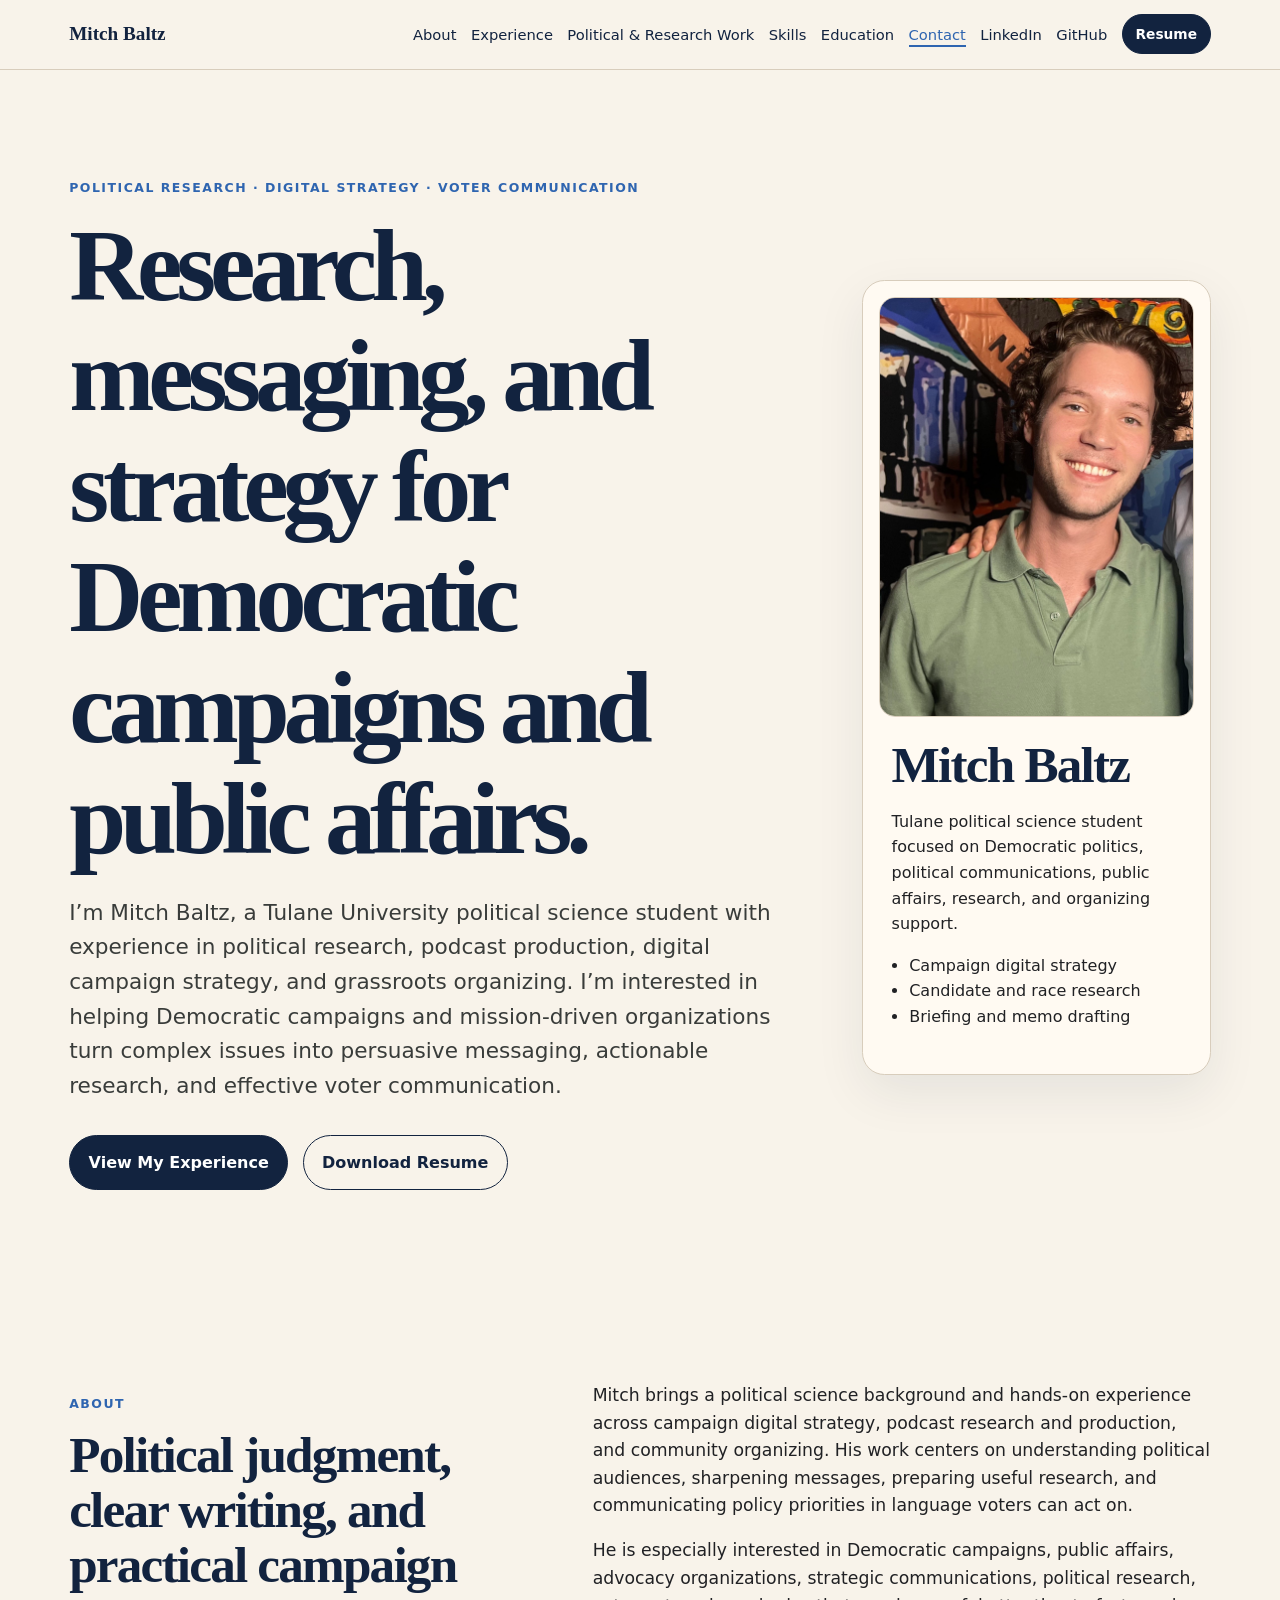
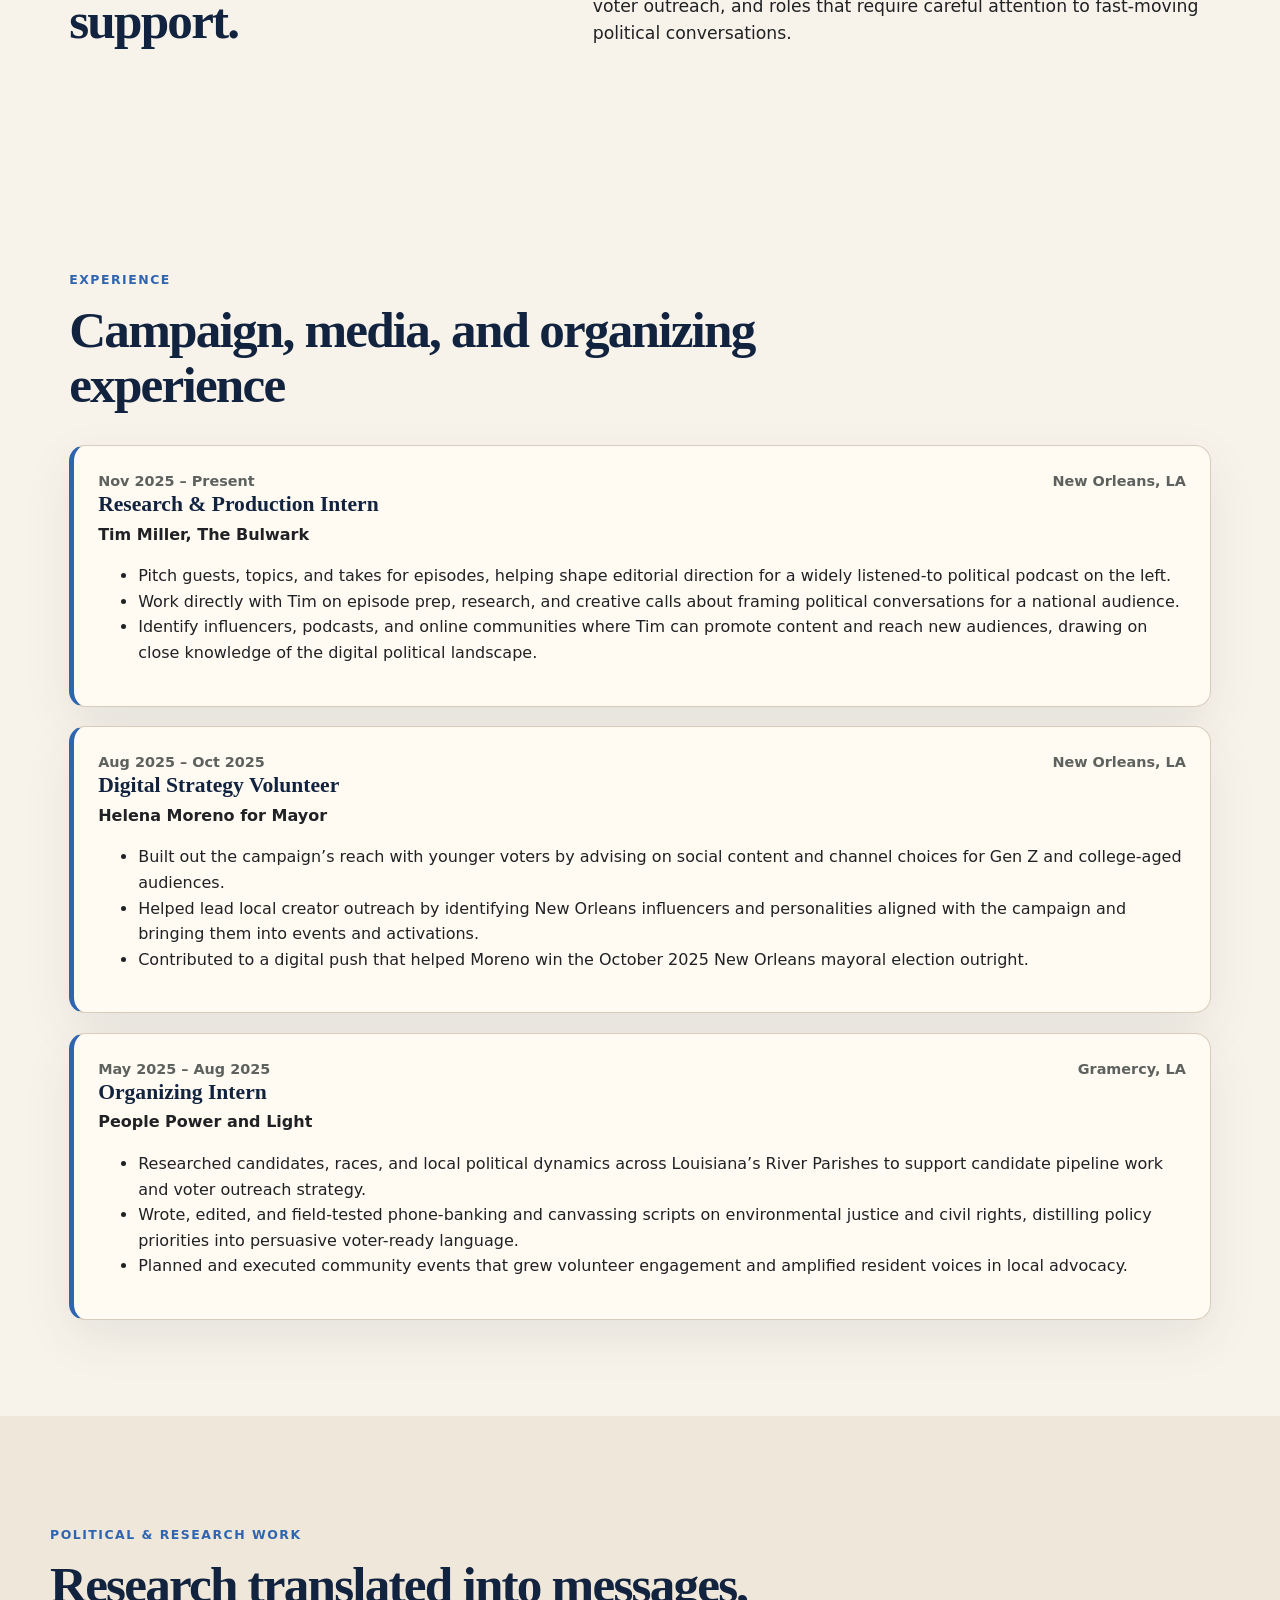
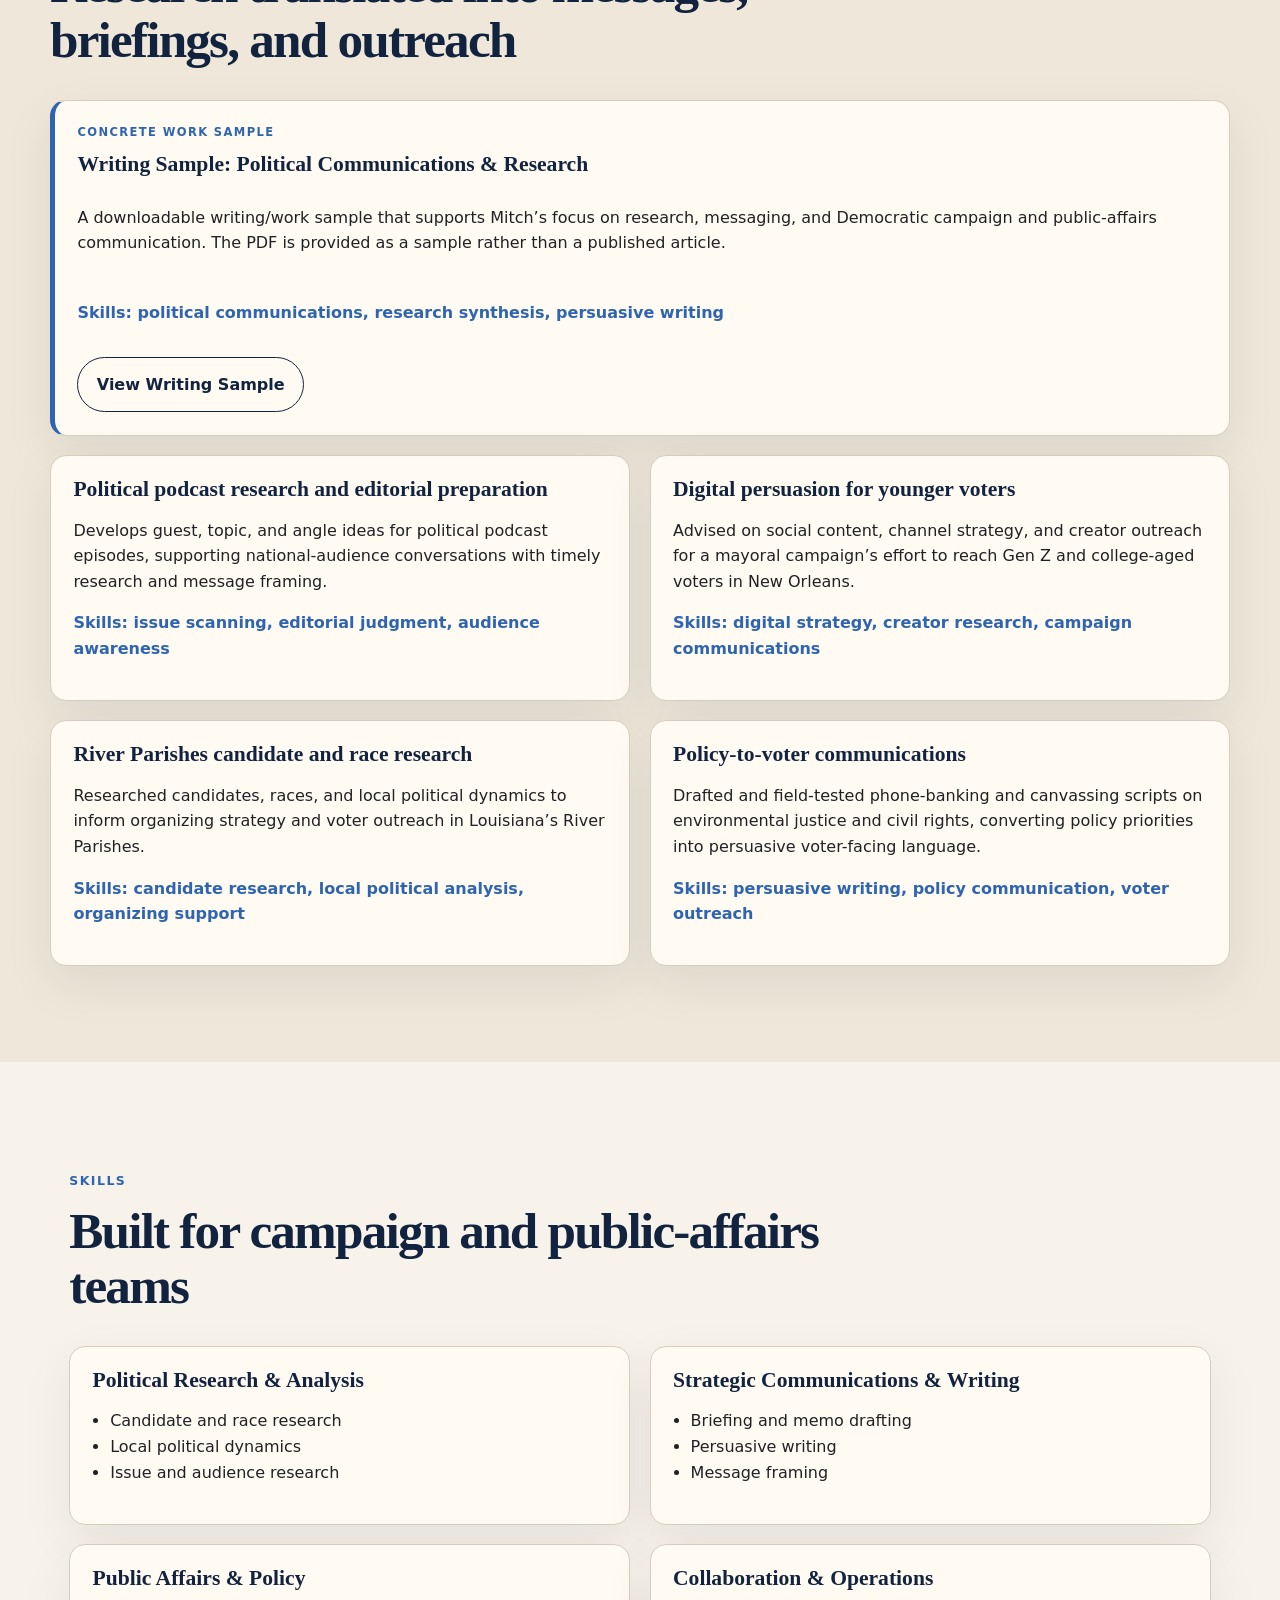
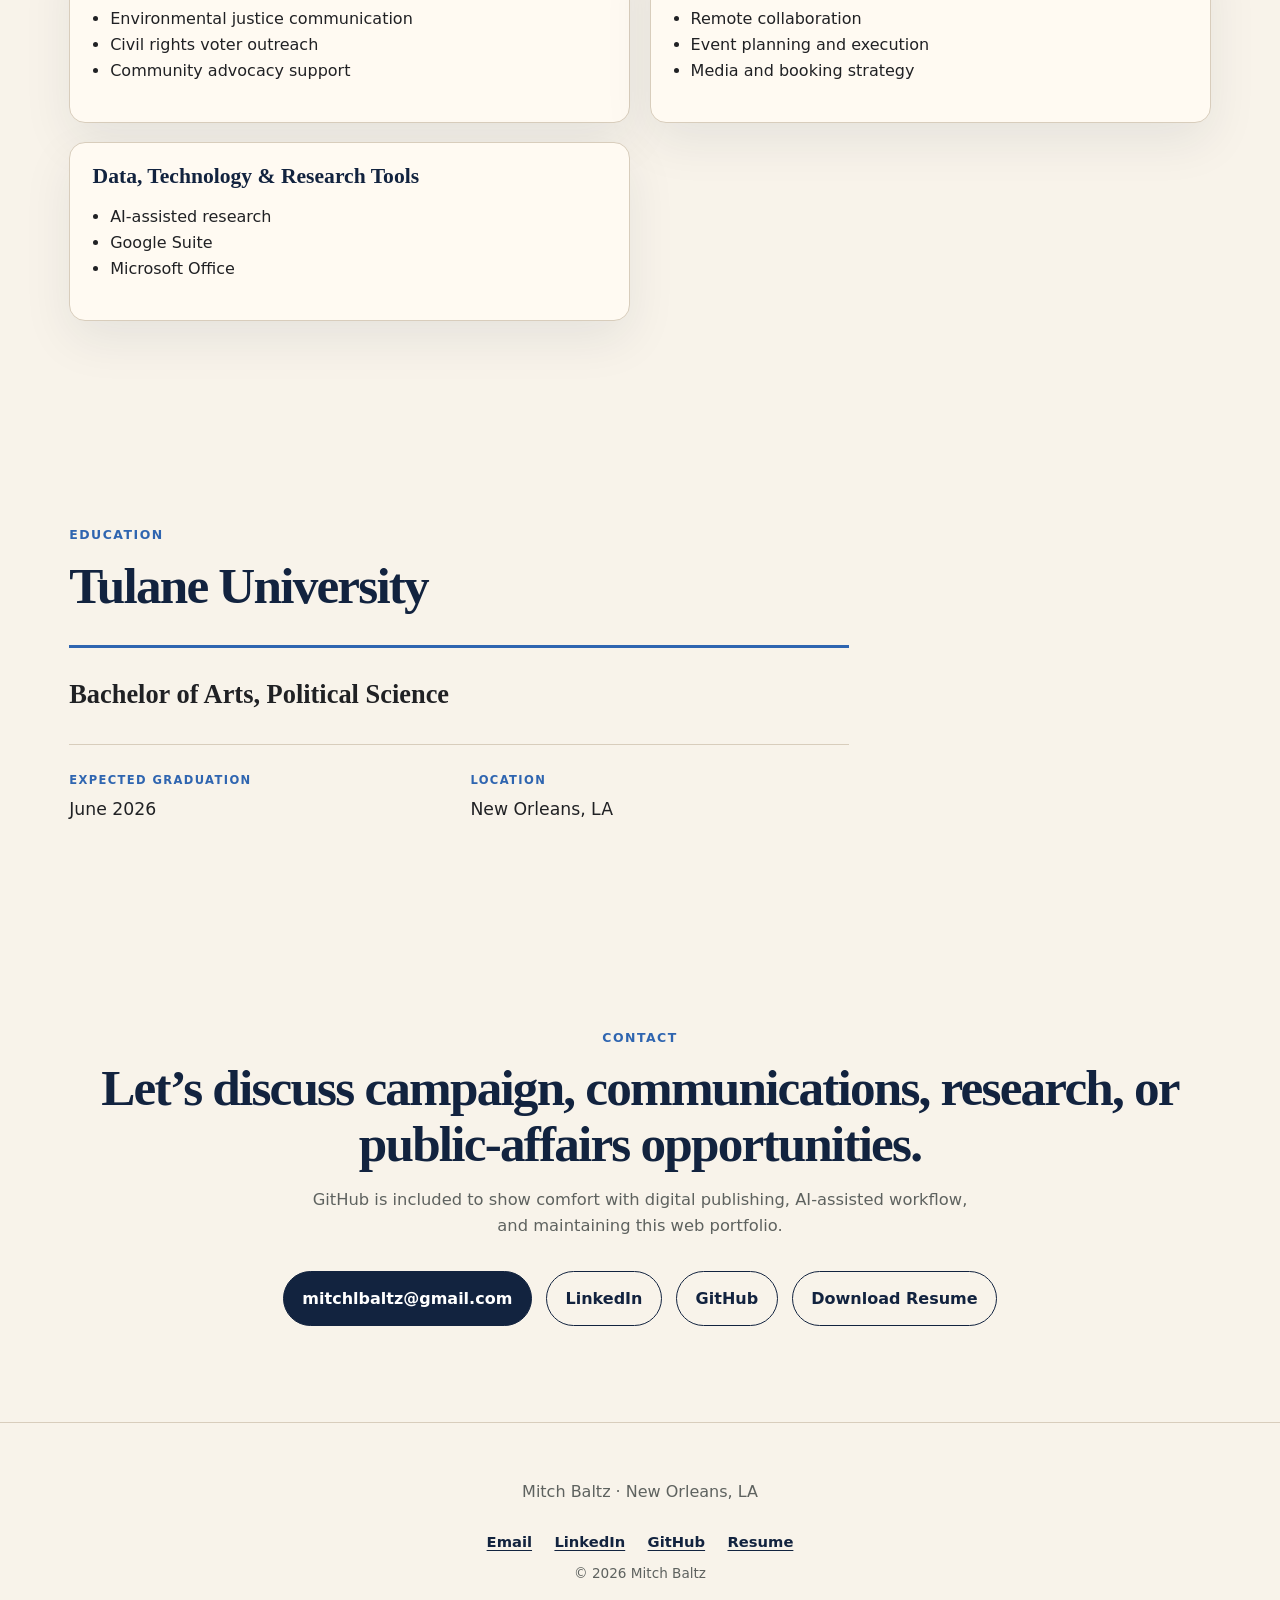
==== commit 527c1fdf: "Add round 2 portfolio improvements" ====
--- a/index.html
+++ b/index.html
@@ -30,6 +30,7 @@
         <li><a href="#education">Education</a></li>
         <li><a href="#contact">Contact</a></li>
         <li><a href="https://www.linkedin.com/in/mitchbaltz/" target="_blank" rel="noopener noreferrer">LinkedIn</a></li>
+        <li><a href="https://github.com/mitchlbaltz/" target="_blank" rel="noopener noreferrer">GitHub</a></li>
         <li><a class="button button-small" href="assets/mitch-baltz-resume.pdf" download>Resume</a></li>
       </ul>
     </nav>
@@ -46,15 +47,17 @@
           <a class="button button-secondary" href="assets/mitch-baltz-resume.pdf" download>Download Resume</a>
         </div>
       </div>
-      <aside class="hero-card" aria-label="Portfolio highlights">
-        <span class="monogram" aria-hidden="true">MB</span>
-        <h2>Mitch Baltz</h2>
-        <p>Tulane political science student focused on Democratic politics, political communications, public affairs, research, and organizing support.</p>
-        <ul>
-          <li>Campaign digital strategy</li>
-          <li>Candidate and race research</li>
-          <li>Briefing and memo drafting</li>
-        </ul>
+      <aside class="hero-card profile-card" aria-label="Portfolio highlights">
+        <img class="profile-photo" src="assets/mitch-baltz-photo.jpg" alt="Portrait of Mitch Baltz." width="420" height="420">
+        <div class="profile-card-copy">
+          <h2>Mitch Baltz</h2>
+          <p>Tulane political science student focused on Democratic politics, political communications, public affairs, research, and organizing support.</p>
+          <ul>
+            <li>Campaign digital strategy</li>
+            <li>Candidate and race research</li>
+            <li>Briefing and memo drafting</li>
+          </ul>
+        </div>
       </aside>
     </section>
 
@@ -114,6 +117,13 @@
         <h2>Research translated into messages, briefings, and outreach</h2>
       </div>
       <div class="project-grid">
+        <article class="project-card featured-sample">
+          <p class="sample-label">Concrete work sample</p>
+          <h3>Writing Sample: Political Communications &amp; Research</h3>
+          <p>A downloadable writing/work sample that supports Mitch’s focus on research, messaging, and Democratic campaign and public-affairs communication. The PDF is provided as a sample rather than a published article.</p>
+          <p class="tagline">Skills: political communications, research synthesis, persuasive writing</p>
+          <a class="button button-secondary" href="assets/writing-sample.pdf" target="_blank" rel="noopener noreferrer">View Writing Sample</a>
+        </article>
         <article class="project-card"><h3>Political podcast research and editorial preparation</h3><p>Develops guest, topic, and angle ideas for political podcast episodes, supporting national-audience conversations with timely research and message framing.</p><p class="tagline">Skills: issue scanning, editorial judgment, audience awareness</p></article>
         <article class="project-card"><h3>Digital persuasion for younger voters</h3><p>Advised on social content, channel strategy, and creator outreach for a mayoral campaign’s effort to reach Gen Z and college-aged voters in New Orleans.</p><p class="tagline">Skills: digital strategy, creator research, campaign communications</p></article>
         <article class="project-card"><h3>River Parishes candidate and race research</h3><p>Researched candidates, races, and local political dynamics to inform organizing strategy and voter outreach in Louisiana’s River Parishes.</p><p class="tagline">Skills: candidate research, local political analysis, organizing support</p></article>
@@ -155,9 +165,11 @@
     <section id="contact" class="section contact">
       <p class="section-kicker">Contact</p>
       <h2>Let’s discuss campaign, communications, research, or public-affairs opportunities.</h2>
+      <p class="contact-note">GitHub is included to show comfort with digital publishing, AI-assisted workflow, and maintaining this web portfolio.</p>
       <div class="button-row centered">
         <a class="button" href="mailto:mitchlbaltz@gmail.com">mitchlbaltz@gmail.com</a>
         <a class="button button-secondary" href="https://www.linkedin.com/in/mitchbaltz/" target="_blank" rel="noopener noreferrer">LinkedIn</a>
+        <a class="button button-secondary" href="https://github.com/mitchlbaltz/" target="_blank" rel="noopener noreferrer">GitHub</a>
         <a class="button button-secondary" href="assets/mitch-baltz-resume.pdf" download>Download Resume</a>
       </div>
     </section>
@@ -168,6 +180,7 @@
     <p class="footer-links">
       <a href="mailto:mitchlbaltz@gmail.com">Email</a>
       <a href="https://www.linkedin.com/in/mitchbaltz/" target="_blank" rel="noopener noreferrer">LinkedIn</a>
+      <a href="https://github.com/mitchlbaltz/" target="_blank" rel="noopener noreferrer">GitHub</a>
       <a href="assets/mitch-baltz-resume.pdf" download>Resume</a>
     </p>
     <p class="footer-fine">&copy; 2026 Mitch Baltz</p>
--- a/assets/styles.css
+++ b/assets/styles.css
@@ -1,2 +1,2 @@
-:root{--paper:#f8f3ea;--paper-2:#efe7d9;--ink:#202124;--muted:#5e625f;--navy:#12233f;--blue:#2f65b0;--line:#d8cdbc;--white:#fffaf2;--focus:#b05f2f}*{box-sizing:border-box}html{scroll-behavior:smooth}body{margin:0;background:var(--paper);color:var(--ink);font-family:Inter,ui-sans-serif,system-ui,-apple-system,BlinkMacSystemFont,"Segoe UI",sans-serif;line-height:1.6}h1,h2,h3{font-family:Georgia,"Times New Roman",serif;color:var(--navy);line-height:1.08;margin:0}h1{font-size:clamp(2.8rem,8vw,6.8rem);letter-spacing:-.06em}h2{font-size:clamp(2rem,4vw,3.8rem);letter-spacing:-.035em}h3{font-size:1.35rem}a{color:var(--navy);text-decoration-thickness:.08em;text-underline-offset:.22em}a:focus-visible,button:focus-visible{outline:3px solid var(--focus);outline-offset:4px}.skip-link{left:1rem;position:absolute;top:-10rem;z-index:30;background:var(--navy);color:white;padding:.75rem 1rem}.skip-link:focus{top:1rem}.site-header{position:sticky;top:0;z-index:20;background:rgba(248,243,234,.94);backdrop-filter:blur(12px);border-bottom:1px solid var(--line)}.nav{max-width:1180px;margin:auto;padding:.9rem 1.2rem;display:flex;align-items:center;justify-content:space-between;gap:1rem}.brand{font-family:Georgia,serif;font-weight:700;text-decoration:none;font-size:1.2rem}.nav-menu{display:flex;align-items:center;gap:.9rem;list-style:none;margin:0;padding:0}.nav-menu a:not(.button){font-size:.92rem;text-decoration:none;padding-bottom:.15rem;border-bottom:2px solid transparent}.nav-menu a:not(.button):hover{border-bottom-color:var(--line)}.nav-menu a[aria-current="true"]{border-bottom-color:var(--blue);color:var(--blue)}.nav-toggle{display:none;border:1px solid var(--line);background:var(--white);border-radius:999px;padding:.55rem .9rem;color:var(--navy);font-weight:700}.section{max-width:1180px;margin:auto;padding:6rem 1.2rem}.hero{min-height:calc(100vh - 72px);display:grid;grid-template-columns:minmax(0,1.6fr) minmax(280px,.75fr);align-items:center;gap:3rem}.eyebrow,.section-kicker{color:var(--blue);font-weight:800;letter-spacing:.12em;text-transform:uppercase;font-size:.78rem}.intro{font-size:clamp(1.12rem,2vw,1.35rem);max-width:780px;color:#393c3a}.button-row{display:flex;gap:.9rem;flex-wrap:wrap;margin-top:2rem}.button{display:inline-flex;align-items:center;justify-content:center;border:1px solid var(--navy);background:var(--navy);color:white;text-decoration:none;border-radius:999px;padding:.85rem 1.15rem;font-weight:800}.button:hover{background:#1d355f}.button-secondary{background:transparent;color:var(--navy)}.button-secondary:hover{background:var(--paper-2)}.button-small{padding:.5rem .8rem;font-size:.86rem}.hero-card,.role-card,.project-card,.skills-grid>div{background:var(--white);border:1px solid var(--line);box-shadow:0 18px 50px rgba(18,35,63,.08)}.hero-card{padding:2rem;border-radius:1.4rem}.monogram{display:grid;place-items:center;width:6rem;height:6rem;background:var(--navy);color:white;border-radius:50%;font-family:Georgia,serif;font-size:2rem;margin-bottom:1.5rem}.hero-card ul{padding-left:1.1rem}.two-column{display:grid;grid-template-columns:1fr 1.3fr;gap:3rem}.prose p{font-size:1.08rem;margin-top:0}.section-heading{margin-bottom:2rem;max-width:820px}.timeline{display:grid;gap:1.2rem}.role-card{border-left:5px solid var(--blue);padding:1.5rem;border-radius:1rem}.role-meta{display:flex;justify-content:space-between;gap:1rem;flex-wrap:wrap;color:var(--muted);font-weight:750;font-size:.9rem}.organization{font-weight:800;color:var(--ink);margin:.35rem 0 1rem}.muted{max-width:none;background:var(--paper-2);padding-left:max(1.2rem,calc((100vw - 1180px)/2));padding-right:max(1.2rem,calc((100vw - 1180px)/2))}.project-grid,.skills-grid{display:grid;grid-template-columns:repeat(2,minmax(0,1fr));gap:1.2rem}.project-card,.skills-grid>div{padding:1.4rem;border-radius:1rem}.tagline{font-weight:800;color:var(--blue)}.skills-grid ul{padding-left:1.1rem}.education{max-width:780px;border-top:3px solid var(--blue);padding-top:1.6rem}.education-degree{font-family:Georgia,"Times New Roman",serif;font-size:clamp(1.3rem,2.4vw,1.65rem);color:var(--ink);margin:0 0 1.8rem;font-weight:600}.education-facts{display:grid;grid-template-columns:repeat(2,minmax(0,1fr));gap:1.4rem;margin:0;padding-top:1.6rem;border-top:1px solid var(--line)}.education-fact dt{color:var(--blue);font-weight:800;letter-spacing:.12em;text-transform:uppercase;font-size:.72rem;margin-bottom:.4rem}.education-fact dd{margin:0;font-size:1.08rem;color:var(--ink)}.contact{text-align:center}.centered{justify-content:center}.site-footer{text-align:center;padding:2.5rem 1rem;border-top:1px solid var(--line);color:var(--muted);display:flex;flex-direction:column;gap:.6rem}.footer-links{display:flex;justify-content:center;flex-wrap:wrap;gap:1.4rem;margin:0}.footer-links a{color:var(--navy);font-weight:700;font-size:.92rem}.footer-fine{margin:0;font-size:.85rem}
-@media (max-width:760px){.nav-toggle{display:inline-flex}.nav-menu{position:absolute;left:1rem;right:1rem;top:calc(100% + .5rem);display:none;flex-direction:column;align-items:stretch;background:var(--white);border:1px solid var(--line);border-radius:1rem;padding:1rem}.nav-menu.is-open{display:flex}.nav-menu a{display:block;padding:.45rem}.hero,.two-column,.project-grid,.skills-grid{grid-template-columns:1fr}.section{padding:4.5rem 1rem}.hero{min-height:auto;padding-top:5rem}.role-meta{display:block}.button-row{flex-direction:column}.button{width:100%}}@media (prefers-reduced-motion:reduce){*,*::before,*::after{scroll-behavior:auto!important;transition:none!important;animation:none!important}}
+:root{--paper:#f8f3ea;--paper-2:#efe7d9;--ink:#202124;--muted:#5e625f;--navy:#12233f;--blue:#2f65b0;--line:#d8cdbc;--white:#fffaf2;--focus:#b05f2f}*{box-sizing:border-box}html{scroll-behavior:smooth}body{margin:0;background:var(--paper);color:var(--ink);font-family:Inter,ui-sans-serif,system-ui,-apple-system,BlinkMacSystemFont,"Segoe UI",sans-serif;line-height:1.6}h1,h2,h3{font-family:Georgia,"Times New Roman",serif;color:var(--navy);line-height:1.08;margin:0}h1{font-size:clamp(2.8rem,8vw,6.8rem);letter-spacing:-.06em}h2{font-size:clamp(2rem,4vw,3.8rem);letter-spacing:-.035em}h3{font-size:1.35rem}a{color:var(--navy);text-decoration-thickness:.08em;text-underline-offset:.22em}a:focus-visible,button:focus-visible{outline:3px solid var(--focus);outline-offset:4px}.skip-link{left:1rem;position:absolute;top:-10rem;z-index:30;background:var(--navy);color:white;padding:.75rem 1rem}.skip-link:focus{top:1rem}.site-header{position:sticky;top:0;z-index:20;background:rgba(248,243,234,.94);backdrop-filter:blur(12px);border-bottom:1px solid var(--line)}.nav{max-width:1180px;margin:auto;padding:.9rem 1.2rem;display:flex;align-items:center;justify-content:space-between;gap:1rem}.brand{font-family:Georgia,serif;font-weight:700;text-decoration:none;font-size:1.2rem}.nav-menu{display:flex;align-items:center;gap:.9rem;list-style:none;margin:0;padding:0}.nav-menu a:not(.button){font-size:.92rem;text-decoration:none;padding-bottom:.15rem;border-bottom:2px solid transparent}.nav-menu a:not(.button):hover{border-bottom-color:var(--line)}.nav-menu a[aria-current="true"]{border-bottom-color:var(--blue);color:var(--blue)}.nav-toggle{display:none;border:1px solid var(--line);background:var(--white);border-radius:999px;padding:.55rem .9rem;color:var(--navy);font-weight:700}.section{max-width:1180px;margin:auto;padding:6rem 1.2rem}.hero{min-height:calc(100vh - 72px);display:grid;grid-template-columns:minmax(0,1.6fr) minmax(280px,.75fr);align-items:center;gap:3rem}.eyebrow,.section-kicker{color:var(--blue);font-weight:800;letter-spacing:.12em;text-transform:uppercase;font-size:.78rem}.intro{font-size:clamp(1.12rem,2vw,1.35rem);max-width:780px;color:#393c3a}.button-row{display:flex;gap:.9rem;flex-wrap:wrap;margin-top:2rem}.button{display:inline-flex;align-items:center;justify-content:center;border:1px solid var(--navy);background:var(--navy);color:white;text-decoration:none;border-radius:999px;padding:.85rem 1.15rem;font-weight:800}.button:hover{background:#1d355f}.button-secondary{background:transparent;color:var(--navy)}.button-secondary:hover{background:var(--paper-2)}.button-small{padding:.5rem .8rem;font-size:.86rem}.hero-card,.role-card,.project-card,.skills-grid>div{background:var(--white);border:1px solid var(--line);box-shadow:0 18px 50px rgba(18,35,63,.08)}.hero-card{padding:1rem;border-radius:1.4rem;overflow:hidden}.profile-card{display:grid;gap:1.25rem}.profile-photo{width:100%;aspect-ratio:1/1;object-fit:cover;object-position:center;border-radius:1rem;border:1px solid var(--line);background:var(--paper-2)}.profile-card-copy{padding:0 .8rem .8rem}.hero-card ul{padding-left:1.1rem}.two-column{display:grid;grid-template-columns:1fr 1.3fr;gap:3rem}.prose p{font-size:1.08rem;margin-top:0}.section-heading{margin-bottom:2rem;max-width:820px}.timeline{display:grid;gap:1.2rem}.role-card{border-left:5px solid var(--blue);padding:1.5rem;border-radius:1rem}.role-meta{display:flex;justify-content:space-between;gap:1rem;flex-wrap:wrap;color:var(--muted);font-weight:750;font-size:.9rem}.organization{font-weight:800;color:var(--ink);margin:.35rem 0 1rem}.muted{max-width:none;background:var(--paper-2);padding-left:max(1.2rem,calc((100vw - 1180px)/2));padding-right:max(1.2rem,calc((100vw - 1180px)/2))}.project-grid,.skills-grid{display:grid;grid-template-columns:repeat(2,minmax(0,1fr));gap:1.2rem}.project-card,.skills-grid>div{padding:1.4rem;border-radius:1rem}.featured-sample{grid-column:1/-1;border-left:5px solid var(--blue);display:grid;gap:.75rem}.featured-sample .button{justify-self:start;margin-top:.25rem}.sample-label{margin:0;color:var(--blue);font-weight:800;letter-spacing:.12em;text-transform:uppercase;font-size:.72rem}.tagline{font-weight:800;color:var(--blue)}.skills-grid ul{padding-left:1.1rem}.education{max-width:780px;border-top:3px solid var(--blue);padding-top:1.6rem}.education-degree{font-family:Georgia,"Times New Roman",serif;font-size:clamp(1.3rem,2.4vw,1.65rem);color:var(--ink);margin:0 0 1.8rem;font-weight:600}.education-facts{display:grid;grid-template-columns:repeat(2,minmax(0,1fr));gap:1.4rem;margin:0;padding-top:1.6rem;border-top:1px solid var(--line)}.education-fact dt{color:var(--blue);font-weight:800;letter-spacing:.12em;text-transform:uppercase;font-size:.72rem;margin-bottom:.4rem}.education-fact dd{margin:0;font-size:1.08rem;color:var(--ink)}.contact{text-align:center}.contact-note{max-width:680px;margin:1rem auto 0;color:var(--muted);font-size:1.02rem}.centered{justify-content:center}.site-footer{text-align:center;padding:2.5rem 1rem;border-top:1px solid var(--line);color:var(--muted);display:flex;flex-direction:column;gap:.6rem}.footer-links{display:flex;justify-content:center;flex-wrap:wrap;gap:1.4rem;margin:0}.footer-links a{color:var(--navy);font-weight:700;font-size:.92rem}.footer-fine{margin:0;font-size:.85rem}
+@media (max-width:760px){.nav-toggle{display:inline-flex}.nav-menu{position:absolute;left:1rem;right:1rem;top:calc(100% + .5rem);display:none;flex-direction:column;align-items:stretch;background:var(--white);border:1px solid var(--line);border-radius:1rem;padding:1rem}.nav-menu.is-open{display:flex}.nav-menu a{display:block;padding:.45rem}.hero,.two-column,.project-grid,.skills-grid{grid-template-columns:1fr}.section{padding:4.5rem 1rem}.hero{min-height:auto;padding-top:5rem}.role-meta{display:block}.button-row{flex-direction:column}.button{width:100%}.profile-card{max-width:26rem;margin-inline:auto}.featured-sample .button{justify-self:stretch}}@media (prefers-reduced-motion:reduce){*,*::before,*::after{scroll-behavior:auto!important;transition:none!important;animation:none!important}}
